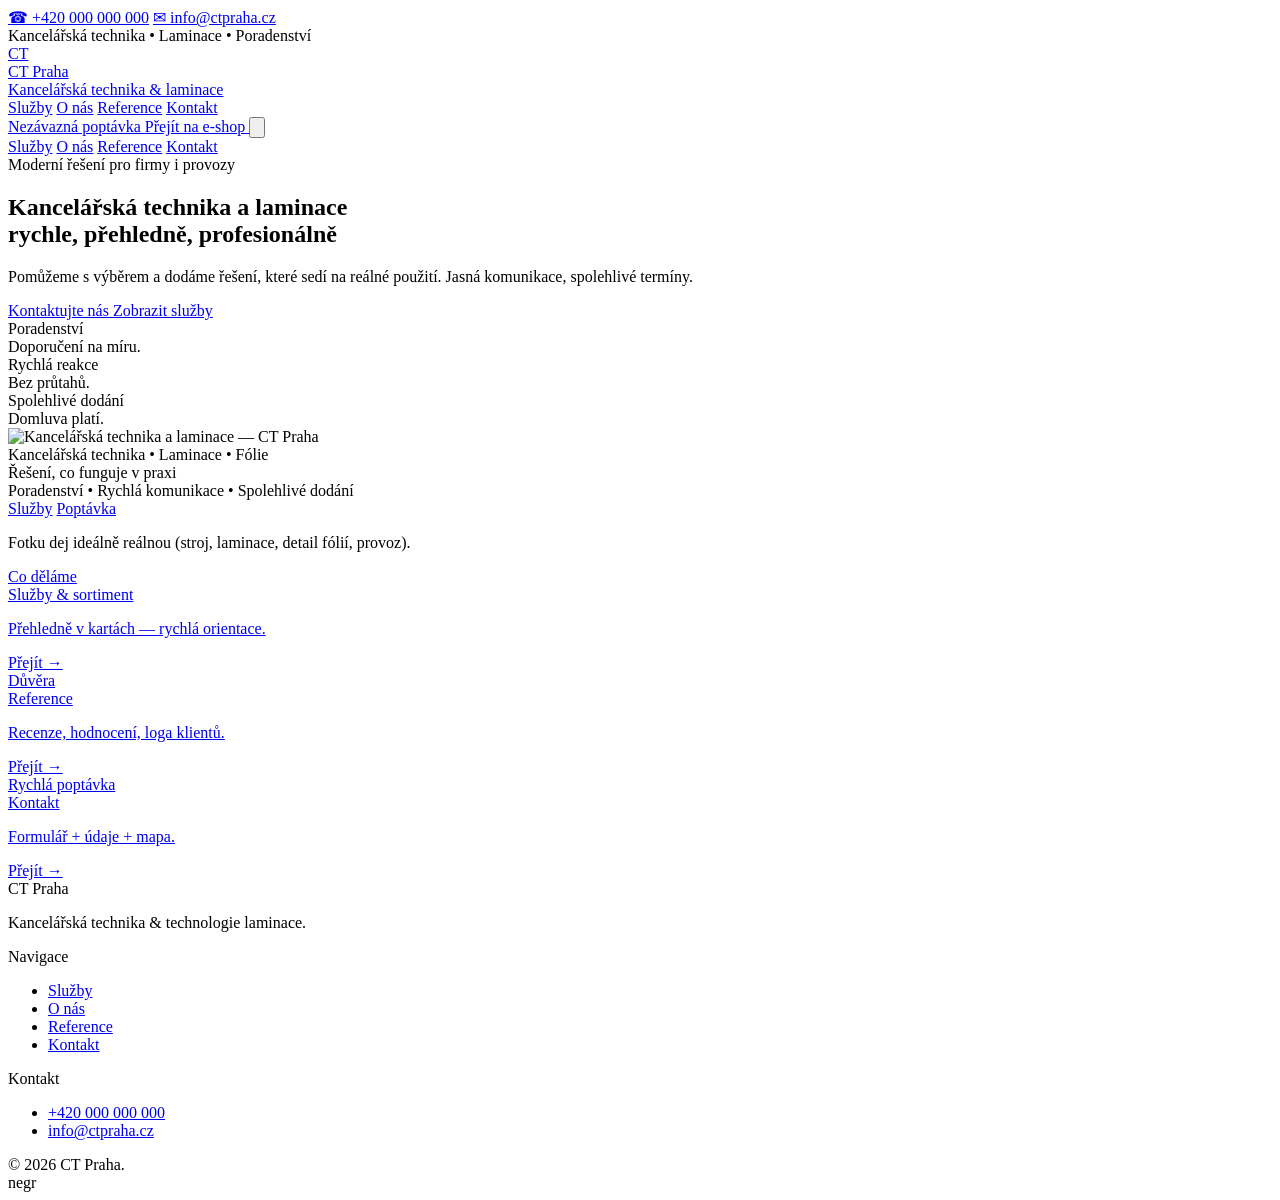
==== index.html @ 8cecfc22 "Create index.html" ====
<!doctype html>
<html lang="cs">
<head>
  <meta charset="utf-8" />
  <meta name="viewport" content="width=device-width, initial-scale=1" />
  <title>CT Praha — Kancelářská technika & laminace</title>
  <meta name="description" content="Kancelářská technika a technologie laminace. Poradenství, rychlá komunikace a spolehlivé dodání." />

  <script src="https://cdn.tailwindcss.com"></script>
  <script>
    tailwind.config = {
      theme: {
        extend: {
          colors: {
            brand: "#B91C1C",
            accent: "#E11D48",
            soft: "#F7F7F8",
            ink: "#0F172A"
          },
          fontFamily: {
            sans: ["Inter","ui-sans-serif","system-ui","Segoe UI","Roboto","Helvetica","Arial","sans-serif"]
          }
        }
      }
    }
  </script>
  <link rel="preconnect" href="https://fonts.googleapis.com">
  <link rel="preconnect" href="https://fonts.gstatic.com" crossorigin>
  <link href="https://fonts.googleapis.com/css2?family=Inter:wght@400;500;600;700;800&display=swap" rel="stylesheet">
</head>

<body class="bg-white text-slate-900 font-sans">
  <!-- Top bar -->
  <div class="bg-ink text-white">
    <div class="mx-auto max-w-7xl px-4 sm:px-6 lg:px-8">
      <div class="flex flex-col gap-2 py-3 sm:flex-row sm:items-center sm:justify-between">
        <div class="flex items-center gap-4 text-sm text-white/90">
          <a class="hover:text-white" href="tel:+420000000000">☎ +420 000 000 000</a>
          <a class="hover:text-white" href="mailto:info@ctpraha.cz">✉ info@ctpraha.cz</a>
        </div>
        <div class="text-sm text-white/80">Kancelářská technika • Laminace • Poradenství</div>
      </div>
    </div>
  </div>

  <!-- Header -->
  <header class="sticky top-0 z-50 bg-white/90 backdrop-blur border-b border-slate-200">
    <div class="mx-auto max-w-7xl px-4 sm:px-6 lg:px-8">
      <div class="flex h-16 items-center justify-between">
        <a href="index.html" class="flex items-center gap-3">
          <div class="h-10 w-10 rounded-2xl bg-brand text-white grid place-items-center font-extrabold">CT</div>
          <div class="leading-tight">
            <div class="font-extrabold text-slate-900">CT Praha</div>
            <div class="text-xs text-slate-500">Kancelářská technika & laminace</div>
          </div>
        </a>

        <nav class="hidden md:flex items-center gap-7 text-sm font-semibold text-slate-700">
          <a href="sluzby.html" class="hover:text-brand">Služby</a>
          <a href="onas.html" class="hover:text-brand">O nás</a>
          <a href="reference.html" class="hover:text-brand">Reference</a>
          <a href="kontakt.html" class="hover:text-brand">Kontakt</a>
        </nav>

        <div class="flex items-center gap-3">
          <a href="kontakt.html" class="hidden sm:inline-flex items-center justify-center rounded-xl px-4 py-2 text-sm font-semibold border border-slate-300 hover:border-slate-400">
            Nezávazná poptávka
          </a>
          <a href="https://ctpraha.cz/" class="inline-flex items-center justify-center rounded-xl bg-accent px-4 py-2 text-sm font-semibold text-white hover:opacity-95">
            Přejít na e-shop
          </a>

          <button id="menuBtn" class="md:hidden inline-flex items-center justify-center rounded-xl border border-slate-300 p-2 hover:border-slate-400" aria-label="Otevřít menu">
            <svg class="h-5 w-5" viewBox="0 0 24 24" fill="none" stroke="currentColor" stroke-width="2">
              <path d="M4 6h16M4 12h16M4 18h16"/>
            </svg>
          </button>
        </div>
      </div>

      <div id="mobileMenu" class="md:hidden hidden pb-4">
        <div class="flex flex-col gap-2 text-sm font-semibold text-slate-700">
          <a href="sluzby.html" class="rounded-xl px-3 py-2 hover:bg-soft">Služby</a>
          <a href="onas.html" class="rounded-xl px-3 py-2 hover:bg-soft">O nás</a>
          <a href="reference.html" class="rounded-xl px-3 py-2 hover:bg-soft">Reference</a>
          <a href="kontakt.html" class="rounded-xl px-3 py-2 hover:bg-soft">Kontakt</a>
        </div>
      </div>
    </div>
  </header>

  <!-- Hero -->
  <main>
    <section class="relative overflow-hidden">
      <div class="absolute inset-0 bg-gradient-to-b from-soft to-white"></div>

      <div class="relative mx-auto max-w-7xl px-4 sm:px-6 lg:px-8 py-14 lg:py-20">
        <div class="grid lg:grid-cols-2 gap-10 items-center">
          <div>
            <div class="inline-flex items-center gap-2 rounded-full bg-white border border-slate-200 px-4 py-2 text-sm text-slate-600">
              <span class="h-2 w-2 rounded-full bg-accent"></span>
              Moderní řešení pro firmy i provozy
            </div>

            <h1 class="mt-5 text-4xl sm:text-5xl font-extrabold tracking-tight text-ink">
              Kancelářská technika a laminace<br class="hidden sm:block" />
              <span class="text-brand">rychle, přehledně, profesionálně</span>
            </h1>

            <p class="mt-5 text-lg text-slate-600 leading-relaxed">
              Pomůžeme s výběrem a dodáme řešení, které sedí na reálné použití. Jasná komunikace, spolehlivé termíny.
            </p>

            <div class="mt-8 flex flex-col sm:flex-row gap-3">
              <a href="kontakt.html" class="inline-flex items-center justify-center rounded-2xl bg-accent px-6 py-3 text-white font-semibold hover:opacity-95">
                Kontaktujte nás
              </a>
              <a href="sluzby.html" class="inline-flex items-center justify-center rounded-2xl border border-slate-300 px-6 py-3 font-semibold hover:border-slate-400">
                Zobrazit služby
              </a>
            </div>

            <div class="mt-10 grid sm:grid-cols-3 gap-4">
              <div class="rounded-2xl border border-slate-200 bg-white p-4">
                <div class="text-sm font-bold text-ink">Poradenství</div>
                <div class="text-sm text-slate-600 mt-1">Doporučení na míru.</div>
              </div>
              <div class="rounded-2xl border border-slate-200 bg-white p-4">
                <div class="text-sm font-bold text-ink">Rychlá reakce</div>
                <div class="text-sm text-slate-600 mt-1">Bez průtahů.</div>
              </div>
              <div class="rounded-2xl border border-slate-200 bg-white p-4">
                <div class="text-sm font-bold text-ink">Spolehlivé dodání</div>
                <div class="text-sm text-slate-600 mt-1">Domluva platí.</div>
              </div>
            </div>
          </div>

          <!-- HERO FOTO SLOT -->
          <div class="relative">
            <div class="absolute -top-12 -right-12 h-60 w-60 rounded-full bg-accent/15 blur-2xl"></div>
            <div class="absolute -bottom-12 -left-12 h-60 w-60 rounded-full bg-brand/10 blur-2xl"></div>

            <div class="rounded-3xl border border-slate-200 bg-white shadow-sm overflow-hidden">
              <div class="relative">
                <img
                  src="assets/img/hero.jpg"
                  alt="Kancelářská technika a laminace — CT Praha"
                  class="h-[340px] w-full object-cover"
                />
                <div class="absolute inset-0 bg-gradient-to-t from-black/55 via-black/10 to-transparent"></div>

                <div class="absolute bottom-0 left-0 right-0 p-6">
                  <div class="inline-flex items-center gap-2 rounded-full bg-white/10 backdrop-blur px-4 py-2 text-sm text-white">
                    <span class="h-2 w-2 rounded-full bg-accent"></span>
                    Kancelářská technika • Laminace • Fólie
                  </div>
                  <div class="mt-3 text-2xl font-extrabold text-white">Řešení, co funguje v praxi</div>
                  <div class="mt-1 text-white/80">Poradenství • Rychlá komunikace • Spolehlivé dodání</div>

                  <div class="mt-5 flex gap-3">
                    <a href="sluzby.html" class="rounded-2xl bg-accent px-6 py-3 text-white font-semibold hover:opacity-95">Služby</a>
                    <a href="kontakt.html" class="rounded-2xl bg-white/15 px-6 py-3 text-white font-semibold hover:bg-white/20">Poptávka</a>
                  </div>
                </div>
              </div>
              <div class="h-2 bg-gradient-to-r from-brand via-accent to-brand"></div>
            </div>

            <p class="mt-4 text-xs text-slate-500">
              Fotku dej ideálně reálnou (stroj, laminace, detail fólií, provoz).
            </p>
          </div>
        </div>
      </div>
    </section>

    <!-- Quick links -->
    <section class="py-14">
      <div class="mx-auto max-w-7xl px-4 sm:px-6 lg:px-8">
        <div class="grid md:grid-cols-3 gap-5">
          <a href="sluzby.html" class="rounded-3xl border border-slate-200 p-7 hover:shadow-sm transition">
            <div class="text-sm font-semibold text-slate-500">Co děláme</div>
            <div class="mt-1 text-xl font-extrabold text-ink">Služby & sortiment</div>
            <p class="mt-2 text-slate-600">Přehledně v kartách — rychlá orientace.</p>
            <div class="mt-4 text-accent font-semibold">Přejít →</div>
          </a>

          <a href="reference.html" class="rounded-3xl border border-slate-200 p-7 hover:shadow-sm transition">
            <div class="text-sm font-semibold text-slate-500">Důvěra</div>
            <div class="mt-1 text-xl font-extrabold text-ink">Reference</div>
            <p class="mt-2 text-slate-600">Recenze, hodnocení, loga klientů.</p>
            <div class="mt-4 text-accent font-semibold">Přejít →</div>
          </a>

          <a href="kontakt.html" class="rounded-3xl border border-slate-200 p-7 hover:shadow-sm transition">
            <div class="text-sm font-semibold text-slate-500">Rychlá poptávka</div>
            <div class="mt-1 text-xl font-extrabold text-ink">Kontakt</div>
            <p class="mt-2 text-slate-600">Formulář + údaje + mapa.</p>
            <div class="mt-4 text-accent font-semibold">Přejít →</div>
          </a>
        </div>
      </div>
    </section>
  </main>

  <!-- Footer -->
  <footer class="bg-ink text-white">
    <div class="mx-auto max-w-7xl px-4 sm:px-6 lg:px-8 py-12">
      <div class="grid md:grid-cols-3 gap-10">
        <div>
          <div class="font-extrabold text-lg">CT Praha</div>
          <p class="mt-3 text-white/75">Kancelářská technika & technologie laminace.</p>
        </div>

        <div>
          <div class="font-bold">Navigace</div>
          <ul class="mt-3 space-y-2 text-white/80">
            <li><a class="hover:text-white" href="sluzby.html">Služby</a></li>
            <li><a class="hover:text-white" href="onas.html">O nás</a></li>
            <li><a class="hover:text-white" href="reference.html">Reference</a></li>
            <li><a class="hover:text-white" href="kontakt.html">Kontakt</a></li>
          </ul>
        </div>

        <div>
          <div class="font-bold">Kontakt</div>
          <ul class="mt-3 space-y-2 text-white/80">
            <li><a class="hover:text-white" href="tel:+420000000000">+420 000 000 000</a></li>
            <li><a class="hover:text-white" href="mailto:info@ctpraha.cz">info@ctpraha.cz</a></li>
          </ul>
        </div>
      </div>

      <div class="mt-10 border-t border-white/10 pt-6 text-sm text-white/60">
        © <span id="year"></span> CT Praha.
      </div>
    </div>
  </footer>

  <script>
    const btn = document.getElementById("menuBtn");
    const menu = document.getElementById("mobileMenu");
    if (btn && menu) btn.addEventListener("click", () => menu.classList.toggle("hidden"));
    document.getElementById("year").textContent = new Date().getFullYear();
  </script>
</body>
</html>


negr
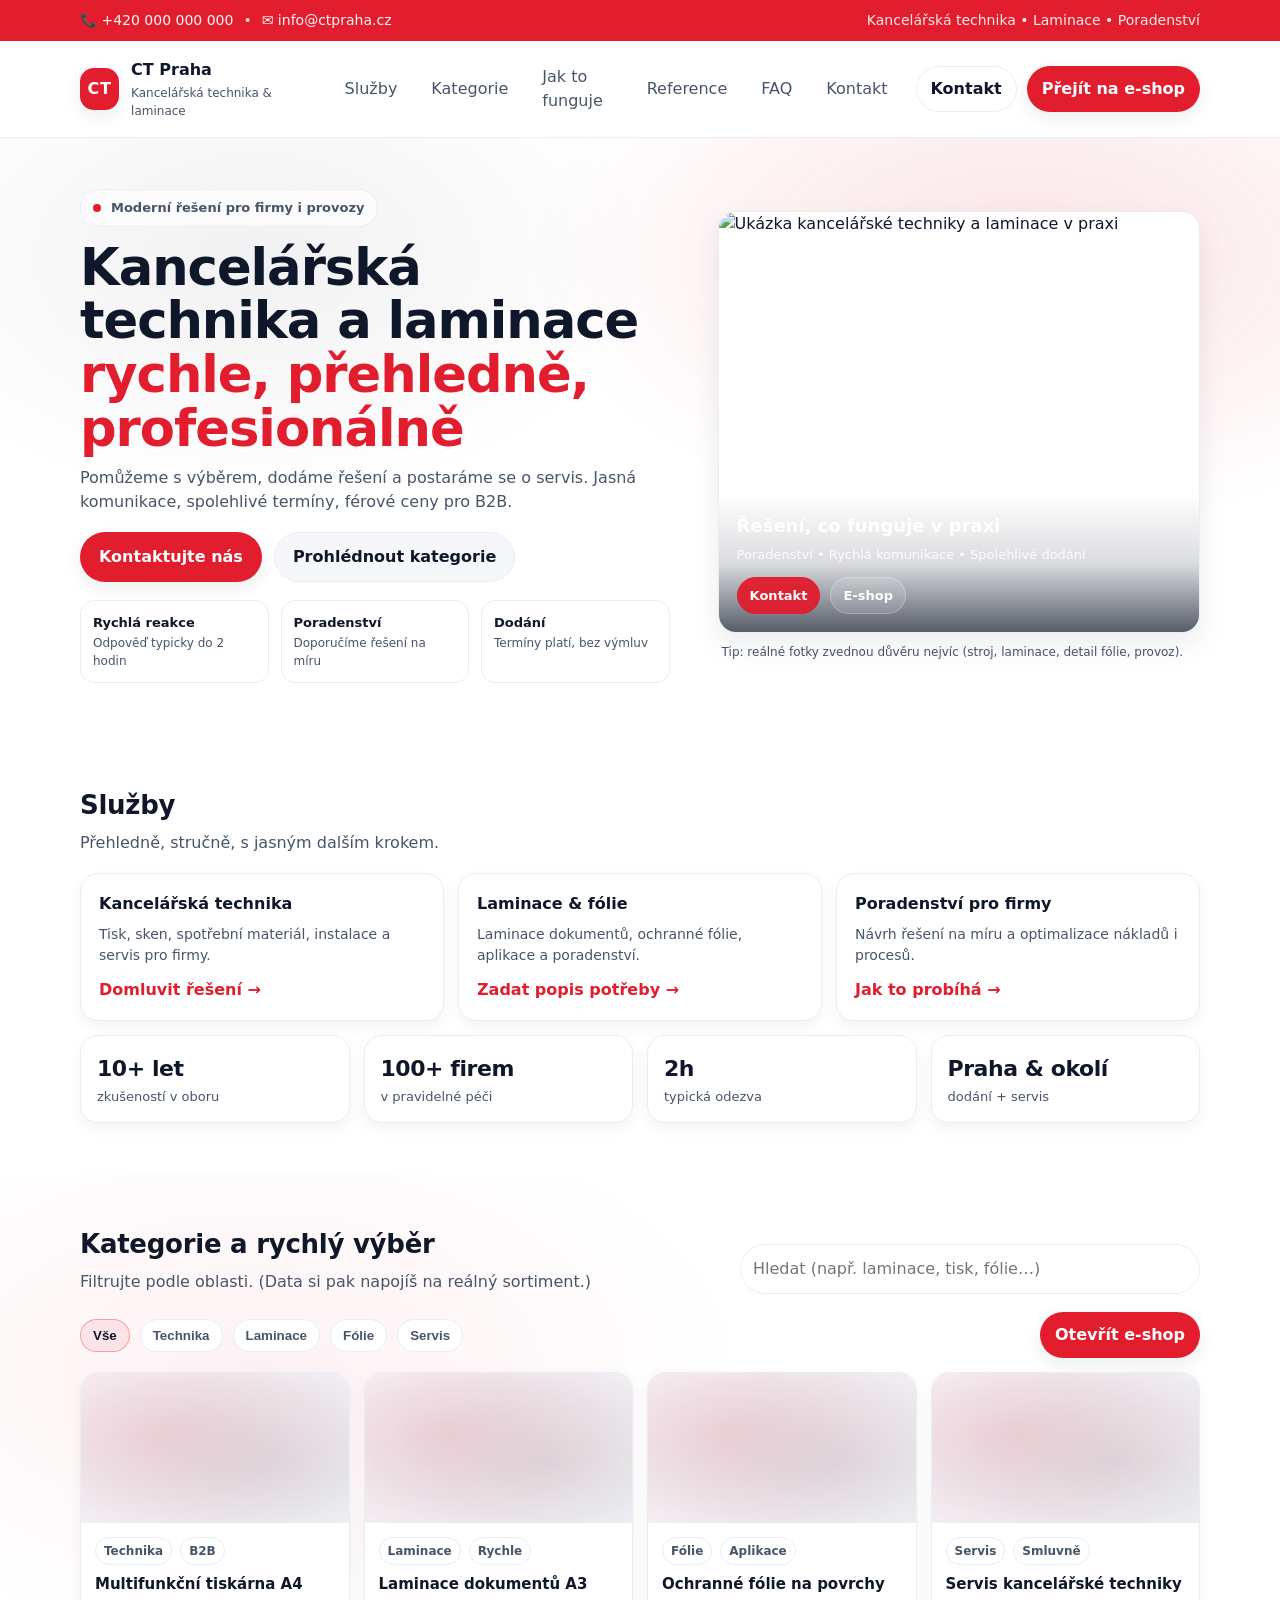
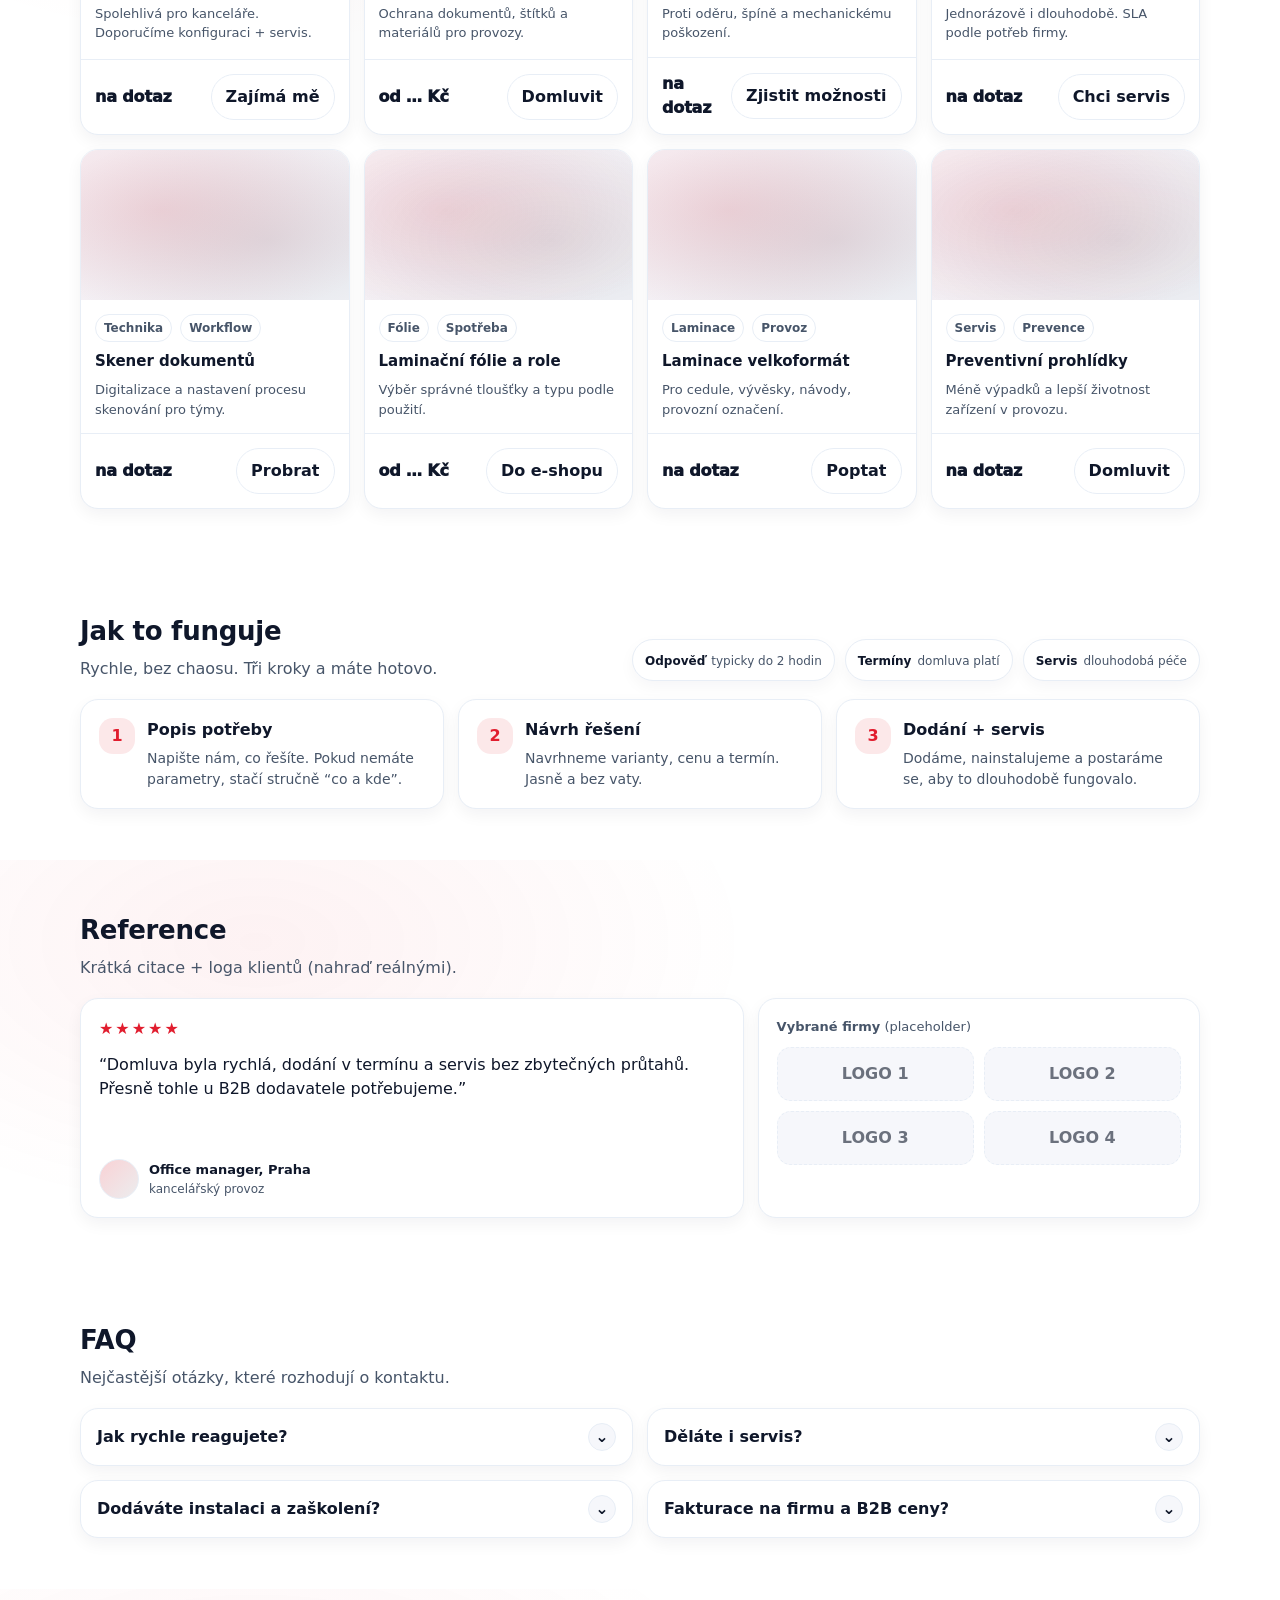
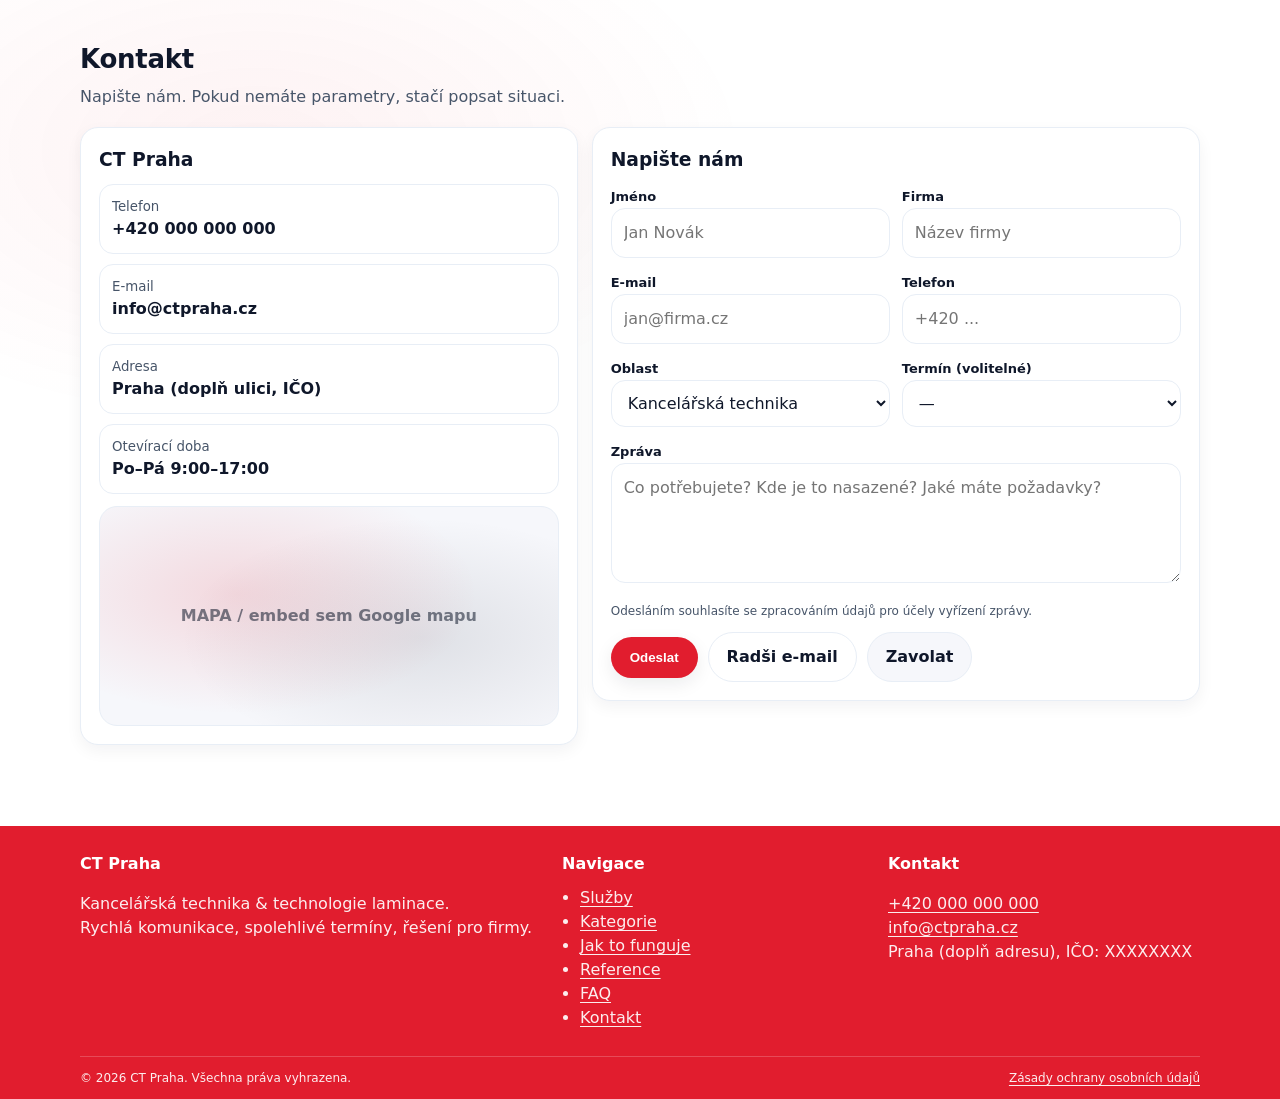
==== commit f6f13177: "zmena" ====
--- a/index.html
+++ b/index.html
@@ -2,250 +2,1343 @@
 <html lang="cs">
 <head>
   <meta charset="utf-8" />
-  <meta name="viewport" content="width=device-width, initial-scale=1" />
-  <title>CT Praha — Kancelářská technika & laminace</title>
-  <meta name="description" content="Kancelářská technika a technologie laminace. Poradenství, rychlá komunikace a spolehlivé dodání." />
-
-  <script src="https://cdn.tailwindcss.com"></script>
-  <script>
-    tailwind.config = {
-      theme: {
-        extend: {
-          colors: {
-            brand: "#B91C1C",
-            accent: "#E11D48",
-            soft: "#F7F7F8",
-            ink: "#0F172A"
-          },
-          fontFamily: {
-            sans: ["Inter","ui-sans-serif","system-ui","Segoe UI","Roboto","Helvetica","Arial","sans-serif"]
-          }
-        }
+  <meta name="viewport" content="width=device-width,initial-scale=1" />
+  <meta name="description" content="CT Praha – kancelářská technika, laminace a poradenství. Rychlá komunikace, spolehlivé termíny, řešení pro firmy." />
+  <title>CT Praha | Kancelářská technika & laminace</title>
+
+  <!-- LocalBusiness + FAQ schema -->
+  <script type="application/ld+json">
+  {
+    "@context":"https://schema.org",
+    "@type":"LocalBusiness",
+    "name":"CT Praha",
+    "description":"Kancelářská technika, laminace a poradenství pro firmy.",
+    "telephone":"+420000000000",
+    "email":"info@ctpraha.cz",
+    "address":{
+      "@type":"PostalAddress",
+      "streetAddress":"Doplň ulici a číslo",
+      "addressLocality":"Praha",
+      "postalCode":"11000",
+      "addressCountry":"CZ"
+    },
+    "openingHours":["Mo-Fr 09:00-17:00"],
+    "url":"https://ctpraha.cz"
+  }
+  </script>
+
+  <script type="application/ld+json">
+  {
+    "@context":"https://schema.org",
+    "@type":"FAQPage",
+    "mainEntity":[
+      {
+        "@type":"Question",
+        "name":"Jak rychle reagujete na poptávku?",
+        "acceptedAnswer":{"@type":"Answer","text":"Typicky odpovídáme během pracovního dne. U urgentních věcí se domluvíme individuálně."}
+      },
+      {
+        "@type":"Question",
+        "name":"Děláte i servis a dlouhodobou správu?",
+        "acceptedAnswer":{"@type":"Answer","text":"Ano. Umíme jednorázové zásahy i pravidelný servis / smluvní péči pro firmy."}
+      },
+      {
+        "@type":"Question",
+        "name":"Je možné fakturovat na firmu a domluvit B2B ceny?",
+        "acceptedAnswer":{"@type":"Answer","text":"Ano. Standardně fakturujeme na firmu. Pro pravidelné odběry lze nastavit B2B ceník nebo rámcovou dohodu."}
+      },
+      {
+        "@type":"Question",
+        "name":"Dodáváte i instalaci a zaškolení?",
+        "acceptedAnswer":{"@type":"Answer","text":"Ano. Podle typu řešení zajistíme instalaci, nastavení a krátké zaškolení obsluhy."}
       }
-    }
+    ]
+  }
   </script>
-  <link rel="preconnect" href="https://fonts.googleapis.com">
-  <link rel="preconnect" href="https://fonts.gstatic.com" crossorigin>
-  <link href="https://fonts.googleapis.com/css2?family=Inter:wght@400;500;600;700;800&display=swap" rel="stylesheet">
+
+  <style>
+    :root{
+      --bg:#ffffff;
+      --text:#0f172a;
+      --muted:#475569;
+      --border:#e8eef6;
+      --soft:#f6f7fb;
+      --shadow:0 12px 30px rgba(15,23,42,.08);
+      --shadow2:0 6px 18px rgba(15,23,42,.08);
+      --radius:18px;
+      --radius-sm:14px;
+      --container:1120px;
+
+      --brand:#e11d2e;
+      --brand-dark:#b70f1c;
+      --brand-ink:#ffffff;
+
+      --ring: 0 0 0 4px rgba(225,29,46,.22);
+    }
+
+    *{ box-sizing:border-box; }
+    html{ scroll-behavior:smooth; }
+    body{
+      margin:0;
+      font-family: ui-sans-serif, system-ui, -apple-system, Segoe UI, Roboto, Arial, "Apple Color Emoji","Segoe UI Emoji";
+      color:var(--text);
+      background:var(--bg);
+      line-height:1.5;
+    }
+    a{ color:inherit; text-decoration:none; }
+    img{ max-width:100%; display:block; }
+    .container{ width:min(var(--container), calc(100% - 40px)); margin:0 auto; }
+    .sr-only{
+      position:absolute; width:1px; height:1px; padding:0; margin:-1px;
+      overflow:hidden; clip:rect(0,0,0,0); border:0;
+    }
+
+    /* Topbar */
+    .topbar{
+      background:var(--brand);
+      color:#fff;
+      font-size:14px;
+    }
+    .topbar__inner{
+      display:flex; gap:16px; justify-content:space-between; align-items:center;
+      padding:10px 0;
+      flex-wrap:wrap;
+    }
+    .topbar__left{ display:flex; align-items:center; gap:10px; flex-wrap:wrap; }
+    .topbar__link{ opacity:.95; }
+    .topbar__link:hover{ opacity:1; text-decoration:underline; text-underline-offset:3px; }
+    .topbar__sep{ opacity:.8; }
+    .topbar__muted{ opacity:.9; }
+
+    /* Header */
+    .header{
+      position:sticky; top:0; z-index:50;
+      background: rgba(255,255,255,.86);
+      backdrop-filter: blur(10px);
+      border-bottom:1px solid var(--border);
+    }
+    .header__inner{
+      display:flex; align-items:center; justify-content:space-between; gap:16px;
+      padding:14px 0;
+    }
+    .brand{ display:flex; align-items:center; gap:12px; min-width: 220px; }
+    .brand__mark{
+      width:42px; height:42px; border-radius:14px;
+      background:var(--brand); color:#fff;
+      display:grid; place-items:center;
+      font-weight:900; letter-spacing:.6px;
+      box-shadow:var(--shadow2);
+      user-select:none;
+    }
+    .brand__text strong{ display:block; }
+    .brand__text small{ display:block; color:var(--muted); font-size:12px; margin-top:2px; }
+
+    .nav{
+      display:flex; gap:10px; align-items:center;
+      color:var(--muted);
+    }
+    .nav a{
+      padding:10px 12px;
+      border-radius:12px;
+    }
+    .nav a:hover{ background:var(--soft); color:var(--text); }
+
+    .header__cta{ display:flex; gap:10px; align-items:center; }
+
+    .btn{
+      display:inline-flex; align-items:center; justify-content:center;
+      padding:10px 14px;
+      border-radius:999px;
+      border:1px solid transparent;
+      font-weight:700;
+      transition: transform .15s ease, background .15s ease, border-color .15s ease, box-shadow .15s ease;
+      white-space:nowrap;
+      cursor:pointer;
+    }
+    .btn:active{ transform:translateY(1px); }
+    .btn:focus{ outline:none; box-shadow: var(--ring); }
+    .btn--primary{
+      background:var(--brand);
+      color:var(--brand-ink);
+      box-shadow:var(--shadow2);
+    }
+    .btn--primary:hover{ background:var(--brand-dark); }
+    .btn--ghost{
+      background:transparent;
+      border-color:var(--border);
+      color:var(--text);
+    }
+    .btn--ghost:hover{ background:var(--soft); }
+    .btn--soft{
+      background:var(--soft);
+      border-color:var(--border);
+      color:var(--text);
+    }
+    .btn--soft:hover{ background:#eef2f8; }
+    .btn--lg{ padding:12px 18px; }
+
+    .burger{
+      display:none;
+      background:none;
+      border:1px solid var(--border);
+      padding:10px;
+      border-radius:12px;
+    }
+    .burger:focus{ outline:none; box-shadow:var(--ring); }
+    .burger span{ display:block; width:22px; height:2px; background:var(--text); margin:5px 0; }
+
+    /* Mobile menu */
+    .mnav{
+      display:none;
+      border-top:1px solid var(--border);
+      background: rgba(255,255,255,.92);
+      backdrop-filter: blur(10px);
+    }
+    .mnav__inner{
+      padding: 10px 0 14px;
+      display:grid;
+      gap: 6px;
+    }
+    .mnav a{
+      padding: 12px 12px;
+      border-radius: 12px;
+      color: var(--text);
+      border: 1px solid var(--border);
+      background: #fff;
+    }
+    .mnav a:hover{ background: var(--soft); }
+
+    /* Hero */
+    .hero{
+      padding: clamp(32px, 4vw, 64px) 0;
+      background:
+        radial-gradient(900px 500px at 80% 20%, rgba(225,29,46,.12), transparent 55%),
+        radial-gradient(800px 500px at 20% 20%, rgba(15,23,42,.06), transparent 50%);
+    }
+    .hero__grid{
+      display:grid;
+      grid-template-columns: 1.1fr .9fr;
+      gap: clamp(22px, 4vw, 48px);
+      align-items:center;
+    }
+    .badge{
+      display:inline-flex; gap:10px; align-items:center;
+      padding:8px 12px;
+      border:1px solid var(--border);
+      border-radius:999px;
+      background: rgba(255,255,255,.7);
+      color:var(--muted);
+      font-weight:700;
+      font-size:13px;
+    }
+    .dot{ width:8px; height:8px; border-radius:999px; background:var(--brand); display:inline-block; }
+    h1{
+      margin:14px 0 10px;
+      font-size: clamp(34px, 4vw, 54px);
+      line-height: 1.05;
+      letter-spacing: -0.02em;
+    }
+    .accent{ color:var(--brand); }
+    .lead{
+      color:var(--muted);
+      font-size:16px;
+      max-width: 58ch;
+      margin: 0 0 18px;
+    }
+    .hero__buttons{ display:flex; gap:12px; flex-wrap:wrap; margin-bottom:18px; }
+
+    .trust{
+      list-style:none; padding:0; margin:0;
+      display:grid; gap:12px;
+      grid-template-columns: repeat(3, minmax(0,1fr));
+    }
+    .trust li{
+      border:1px solid var(--border);
+      background: rgba(255,255,255,.75);
+      border-radius: var(--radius-sm);
+      padding:12px;
+    }
+    .trust strong{ display:block; font-size:13px; }
+    .trust span{ display:block; font-size:12px; color:var(--muted); margin-top:2px; }
+
+    .mediaCard{
+      position:relative;
+      border-radius: var(--radius);
+      overflow:hidden;
+      border:1px solid var(--border);
+      box-shadow: var(--shadow);
+      background:#fff;
+      min-height: 360px;
+    }
+    .mediaCard img{ width:100%; height: 420px; object-fit: cover; }
+    .mediaCard__overlay{
+      position:absolute; left:0; right:0; bottom:0;
+      padding:18px;
+      background: linear-gradient(to top, rgba(15,23,42,.70), rgba(15,23,42,.15), transparent);
+      color:#fff;
+    }
+    .kicker{ margin:0; font-weight:900; font-size:18px; }
+    .sub{ margin:6px 0 12px; opacity:.92; font-size:13px; }
+    .mediaCard__actions{ display:flex; gap:10px; flex-wrap:wrap; }
+
+    .pill{
+      display:inline-flex; align-items:center; justify-content:center;
+      padding:8px 12px;
+      border-radius:999px;
+      background: rgba(255,255,255,.14);
+      border: 1px solid rgba(255,255,255,.25);
+      color:#fff;
+      font-weight:800;
+      font-size:13px;
+    }
+    .pill:hover{ background: rgba(255,255,255,.20); }
+    .pill--primary{
+      background: rgba(225,29,46,.95);
+      border-color: rgba(225,29,46,1);
+    }
+    .pill--primary:hover{ background: rgba(183,15,28,.95); }
+    .caption{ color:var(--muted); font-size:12px; margin:10px 4px 0; }
+
+    /* Sections */
+    .section{ padding: clamp(28px, 4vw, 56px) 0; }
+    .section--alt{
+      background:
+        radial-gradient(900px 500px at 20% 20%, rgba(225,29,46,.06), transparent 55%),
+        linear-gradient(#fff, #fff);
+    }
+    .section__head{ margin-bottom: 18px; }
+    .section__head h2{ margin:0; font-size:26px; letter-spacing:-0.01em; }
+    .section__head p{ margin:6px 0 0; color:var(--muted); }
+    .section__head--split{
+      display:flex; align-items:flex-end; justify-content:space-between; gap:16px; flex-wrap:wrap;
+    }
+
+    /* Cards grid */
+    .cards{
+      display:grid;
+      grid-template-columns: repeat(3, minmax(0,1fr));
+      gap:14px;
+    }
+    .card{
+      border:1px solid var(--border);
+      border-radius: var(--radius);
+      padding:18px;
+      background:#fff;
+      box-shadow: 0 6px 16px rgba(15,23,42,.05);
+    }
+    .card h3{ margin:0 0 8px; font-size:16px; }
+    .card p{ margin:0 0 12px; color:var(--muted); font-size:14px; }
+    .link{ color:var(--brand); font-weight:850; }
+    .link:hover{ text-decoration:underline; text-underline-offset:3px; }
+
+    /* How it works */
+    .miniTrust{
+      display:flex; gap:10px; flex-wrap:wrap;
+    }
+    .miniTrust__item{
+      border:1px solid var(--border);
+      background:#fff;
+      border-radius: 999px;
+      padding:8px 12px;
+      box-shadow: 0 6px 16px rgba(15,23,42,.04);
+    }
+    .miniTrust__item strong{ font-size:12px; }
+    .miniTrust__item span{ font-size:12px; color:var(--muted); margin-left:6px; }
+
+    .steps{
+      list-style:none;
+      padding:0; margin:0;
+      display:grid;
+      grid-template-columns: repeat(3, minmax(0,1fr));
+      gap:14px;
+    }
+    .step{
+      border:1px solid var(--border);
+      border-radius: var(--radius);
+      background:#fff;
+      box-shadow: 0 6px 16px rgba(15,23,42,.05);
+      padding:18px;
+      display:flex; gap:12px;
+      align-items:flex-start;
+    }
+    .step__num{
+      width:36px; height:36px;
+      border-radius: 14px;
+      display:grid; place-items:center;
+      background: rgba(225,29,46,.10);
+      color: var(--brand);
+      font-weight:900;
+      flex: 0 0 auto;
+    }
+    .step h3{ margin:0 0 6px; font-size:16px; }
+    .step p{ margin:0; color:var(--muted); font-size:14px; }
+
+    /* Products / categories with filter */
+    .toolsBar{
+      display:flex; gap:12px; flex-wrap:wrap;
+      align-items:center; justify-content:space-between;
+      margin-bottom: 14px;
+    }
+    .filters{
+      display:flex; gap:10px; flex-wrap:wrap; align-items:center;
+    }
+    .chip{
+      border:1px solid var(--border);
+      background:#fff;
+      border-radius: 999px;
+      padding: 8px 12px;
+      font-weight:850;
+      color: var(--muted);
+      cursor:pointer;
+      transition: background .15s ease, color .15s ease, border-color .15s ease;
+      user-select:none;
+    }
+    .chip:hover{ background: var(--soft); color: var(--text); }
+    .chip[aria-pressed="true"]{
+      border-color: rgba(225,29,46,.35);
+      background: rgba(225,29,46,.08);
+      color: var(--text);
+    }
+    .searchWrap{
+      display:flex; gap:10px; align-items:center;
+      flex: 1 1 320px;
+      max-width: 460px;
+    }
+    .searchWrap input{
+      width:100%;
+      padding: 12px 12px;
+      border-radius: 999px;
+      border:1px solid var(--border);
+      background:#fff;
+    }
+    .productGrid{
+      display:grid;
+      grid-template-columns: repeat(4, minmax(0,1fr));
+      gap:14px;
+    }
+    .product{
+      border:1px solid var(--border);
+      border-radius: var(--radius);
+      background:#fff;
+      box-shadow: 0 6px 16px rgba(15,23,42,.05);
+      overflow:hidden;
+      display:flex;
+      flex-direction:column;
+    }
+    .product__img{
+      height: 150px;
+      background:
+        radial-gradient(400px 200px at 30% 40%, rgba(225,29,46,.14), transparent 60%),
+        radial-gradient(400px 200px at 70% 60%, rgba(15,23,42,.10), transparent 60%),
+        var(--soft);
+    }
+    .product__body{ padding: 14px; display:flex; flex-direction:column; gap:8px; flex:1; }
+    .product__meta{ display:flex; gap:8px; flex-wrap:wrap; }
+    .tag{
+      font-size: 12px;
+      font-weight: 850;
+      color: var(--muted);
+      border: 1px solid var(--border);
+      background: #fff;
+      padding: 4px 8px;
+      border-radius: 999px;
+    }
+    .product h3{ margin:0; font-size: 15px; }
+    .product p{ margin:0; color: var(--muted); font-size: 13px; }
+    .product__foot{
+      padding: 14px;
+      border-top: 1px solid var(--border);
+      display:flex;
+      gap:10px;
+      align-items:center;
+      justify-content:space-between;
+    }
+    .price{
+      font-weight: 950;
+      letter-spacing: -.01em;
+    }
+
+    /* Stats / proof */
+    .stats{
+      display:grid;
+      grid-template-columns: repeat(4, minmax(0,1fr));
+      gap:14px;
+      margin-top: 14px;
+    }
+    .stat{
+      border:1px solid var(--border);
+      border-radius: var(--radius);
+      background:#fff;
+      box-shadow: 0 6px 16px rgba(15,23,42,.05);
+      padding: 16px;
+    }
+    .stat strong{
+      display:block;
+      font-size: 22px;
+      letter-spacing: -.02em;
+    }
+    .stat span{
+      display:block;
+      color: var(--muted);
+      font-size: 13px;
+      margin-top: 2px;
+    }
+
+    /* References */
+    .refs{
+      display:grid;
+      grid-template-columns: 1.2fr .8fr;
+      gap:14px;
+      align-items:stretch;
+    }
+    .quote{
+      border:1px solid var(--border);
+      border-radius: var(--radius);
+      background:#fff;
+      box-shadow: 0 6px 16px rgba(15,23,42,.05);
+      padding:18px;
+      display:flex;
+      flex-direction:column;
+      gap:12px;
+      min-height: 220px;
+    }
+    .quote__stars{ letter-spacing: 2px; color: var(--brand); font-weight: 900; }
+    .quote blockquote{ margin:0; font-size:16px; }
+    .quote__meta{ display:flex; align-items:center; gap:10px; margin-top:auto; }
+    .avatar{
+      width:40px; height:40px; border-radius: 999px;
+      background: linear-gradient(135deg, rgba(225,29,46,.20), rgba(15,23,42,.08));
+      border:1px solid var(--border);
+    }
+    .quote__meta strong{ display:block; font-size:13px; }
+    .quote__meta span{ display:block; font-size:12px; color:var(--muted); }
+
+    .logoWall{
+      border:1px solid var(--border);
+      border-radius: var(--radius);
+      background:#fff;
+      box-shadow: 0 6px 16px rgba(15,23,42,.05);
+      padding:18px;
+    }
+    .logoWall p{ margin:0 0 10px; color:var(--muted); font-size:13px; }
+    .logos{
+      display:grid;
+      grid-template-columns: repeat(2, minmax(0,1fr));
+      gap:10px;
+    }
+    .logo{
+      border:1px dashed var(--border);
+      border-radius: var(--radius-sm);
+      padding:14px;
+      text-align:center;
+      font-weight:900;
+      color: rgba(15,23,42,.60);
+      background: var(--soft);
+      user-select:none;
+    }
+
+    /* FAQ */
+    .faq{
+      display:grid;
+      grid-template-columns: 1fr 1fr;
+      gap:14px;
+    }
+    details{
+      border:1px solid var(--border);
+      border-radius: var(--radius);
+      background:#fff;
+      box-shadow: 0 6px 16px rgba(15,23,42,.05);
+      padding: 14px 16px;
+    }
+    summary{
+      cursor:pointer;
+      list-style:none;
+      font-weight:850;
+      display:flex;
+      align-items:center;
+      justify-content:space-between;
+      gap:12px;
+    }
+    summary::-webkit-details-marker{ display:none; }
+    .chev{
+      width:28px; height:28px;
+      border-radius: 999px;
+      border:1px solid var(--border);
+      background: var(--soft);
+      display:grid; place-items:center;
+      flex: 0 0 auto;
+      transition: transform .15s ease;
+    }
+    details[open] .chev{ transform: rotate(180deg); }
+    details p{ margin: 10px 0 0; color:var(--muted); font-size:14px; }
+
+    /* Contact */
+    .contactGrid{
+      display:grid;
+      grid-template-columns: .9fr 1.1fr;
+      gap:14px;
+      align-items:start;
+    }
+    .contactCard{
+      border:1px solid var(--border);
+      border-radius: var(--radius);
+      background:#fff;
+      box-shadow: 0 6px 16px rgba(15,23,42,.05);
+      padding:18px;
+    }
+    .contactCard h3{ margin:0 0 10px; }
+    .contactList{ margin:0; padding:0; list-style:none; display:grid; gap:10px; }
+    .contactList li{
+      border:1px solid var(--border);
+      border-radius: var(--radius-sm);
+      padding:12px;
+      background: rgba(255,255,255,.7);
+    }
+    .contactList small{ display:block; color:var(--muted); }
+    .map{
+      height: 220px;
+      border-radius: var(--radius);
+      border:1px solid var(--border);
+      background:
+        radial-gradient(400px 200px at 30% 40%, rgba(225,29,46,.14), transparent 60%),
+        radial-gradient(400px 200px at 70% 60%, rgba(15,23,42,.10), transparent 60%),
+        var(--soft);
+      display:grid; place-items:center;
+      color: rgba(15,23,42,.55);
+      font-weight: 900;
+      user-select:none;
+      margin-top: 12px;
+    }
+
+    form{ display:grid; gap:12px; }
+    .fieldRow{ display:grid; grid-template-columns: 1fr 1fr; gap:12px; }
+    label{ font-weight: 800; font-size: 13px; }
+    input, textarea, select{
+      width:100%;
+      padding:12px 12px;
+      border-radius: 14px;
+      border:1px solid var(--border);
+      background:#fff;
+      color: var(--text);
+      font: inherit;
+      outline:none;
+      transition: box-shadow .15s ease, border-color .15s ease;
+    }
+    textarea{ min-height: 120px; resize: vertical; }
+    input:focus, textarea:focus, select:focus{
+      box-shadow: var(--ring);
+      border-color: rgba(225,29,46,.35);
+    }
+    .formNote{ margin:0; font-size:12px; color:var(--muted); }
+    .formActions{ display:flex; gap:10px; align-items:center; flex-wrap:wrap; }
+
+    /* Footer */
+    .footer{
+      background: var(--brand);
+      color: #fff;
+      margin-top: 30px;
+    }
+    .footer__inner{
+      padding: 26px 0;
+      display:grid;
+      grid-template-columns: 1.2fr .8fr .8fr;
+      gap: 14px;
+      align-items:start;
+    }
+    .footer a{ color:#fff; text-decoration: underline; text-underline-offset: 3px; }
+    .footer p, .footer li{ opacity:.92; }
+    .footer h4{ margin:0 0 10px; }
+    .footer ul{ margin:0; padding-left: 18px; }
+    .footer__bottom{
+      border-top: 1px solid rgba(255,255,255,.22);
+      padding: 12px 0;
+      font-size: 12px;
+      opacity:.92;
+      display:flex;
+      justify-content:space-between;
+      gap: 10px;
+      flex-wrap:wrap;
+    }
+
+    /* Floating CTA (mobile) */
+    .floatCta{
+      position: fixed;
+      left: 14px;
+      right: 14px;
+      bottom: 14px;
+      z-index: 80;
+      display:none;
+    }
+    .floatCta__inner{
+      display:flex;
+      gap:10px;
+      align-items:center;
+      justify-content:space-between;
+      background: rgba(255,255,255,.92);
+      border: 1px solid var(--border);
+      border-radius: 999px;
+      padding: 10px;
+      box-shadow: var(--shadow);
+      backdrop-filter: blur(10px);
+    }
+    .floatBtn{
+      flex: 1;
+      display:inline-flex;
+      align-items:center;
+      justify-content:center;
+      gap:8px;
+      padding: 12px 14px;
+      border-radius: 999px;
+      font-weight: 900;
+      border: 1px solid var(--border);
+      background: #fff;
+      cursor:pointer;
+    }
+    .floatBtn:focus{ outline:none; box-shadow: var(--ring); }
+    .floatBtn--primary{
+      background: var(--brand);
+      color: #fff;
+      border-color: rgba(225,29,46,.35);
+    }
+    .floatBtn--primary:hover{ background: var(--brand-dark); }
+
+    /* Responsive */
+    @media (max-width: 1100px){
+      .productGrid{ grid-template-columns: repeat(3, minmax(0,1fr)); }
+    }
+    @media (max-width: 980px){
+      .nav{ display:none; }
+      .burger{ display:inline-block; }
+      .hero__grid{ grid-template-columns: 1fr; }
+      .mediaCard img{ height: 360px; }
+      .trust{ grid-template-columns: 1fr; }
+      .steps{ grid-template-columns: 1fr; }
+      .refs{ grid-template-columns: 1fr; }
+      .faq{ grid-template-columns: 1fr; }
+      .contactGrid{ grid-template-columns: 1fr; }
+      .footer__inner{ grid-template-columns: 1fr; }
+      .fieldRow{ grid-template-columns: 1fr; }
+      .productGrid{ grid-template-columns: repeat(2, minmax(0,1fr)); }
+      .floatCta{ display:block; }
+      body{ padding-bottom: 88px; } /* space for floating CTA */
+    }
+    @media (max-width: 520px){
+      .productGrid{ grid-template-columns: 1fr; }
+    }
+  </style>
 </head>
 
-<body class="bg-white text-slate-900 font-sans">
+<body>
   <!-- Top bar -->
-  <div class="bg-ink text-white">
-    <div class="mx-auto max-w-7xl px-4 sm:px-6 lg:px-8">
-      <div class="flex flex-col gap-2 py-3 sm:flex-row sm:items-center sm:justify-between">
-        <div class="flex items-center gap-4 text-sm text-white/90">
-          <a class="hover:text-white" href="tel:+420000000000">☎ +420 000 000 000</a>
-          <a class="hover:text-white" href="mailto:info@ctpraha.cz">✉ info@ctpraha.cz</a>
-        </div>
-        <div class="text-sm text-white/80">Kancelářská technika • Laminace • Poradenství</div>
+  <header class="topbar" aria-label="Kontakt">
+    <div class="container topbar__inner">
+      <div class="topbar__left">
+        <a class="topbar__link" href="tel:+420000000000">📞 +420 000 000 000</a>
+        <span class="topbar__sep" aria-hidden="true">•</span>
+        <a class="topbar__link" href="mailto:info@ctpraha.cz">✉️ info@ctpraha.cz</a>
       </div>
-    </div>
-  </div>
-
-  <!-- Header -->
-  <header class="sticky top-0 z-50 bg-white/90 backdrop-blur border-b border-slate-200">
-    <div class="mx-auto max-w-7xl px-4 sm:px-6 lg:px-8">
-      <div class="flex h-16 items-center justify-between">
-        <a href="index.html" class="flex items-center gap-3">
-          <div class="h-10 w-10 rounded-2xl bg-brand text-white grid place-items-center font-extrabold">CT</div>
-          <div class="leading-tight">
-            <div class="font-extrabold text-slate-900">CT Praha</div>
-            <div class="text-xs text-slate-500">Kancelářská technika & laminace</div>
-          </div>
-        </a>
-
-        <nav class="hidden md:flex items-center gap-7 text-sm font-semibold text-slate-700">
-          <a href="sluzby.html" class="hover:text-brand">Služby</a>
-          <a href="onas.html" class="hover:text-brand">O nás</a>
-          <a href="reference.html" class="hover:text-brand">Reference</a>
-          <a href="kontakt.html" class="hover:text-brand">Kontakt</a>
-        </nav>
-
-        <div class="flex items-center gap-3">
-          <a href="kontakt.html" class="hidden sm:inline-flex items-center justify-center rounded-xl px-4 py-2 text-sm font-semibold border border-slate-300 hover:border-slate-400">
-            Nezávazná poptávka
-          </a>
-          <a href="https://ctpraha.cz/" class="inline-flex items-center justify-center rounded-xl bg-accent px-4 py-2 text-sm font-semibold text-white hover:opacity-95">
-            Přejít na e-shop
-          </a>
-
-          <button id="menuBtn" class="md:hidden inline-flex items-center justify-center rounded-xl border border-slate-300 p-2 hover:border-slate-400" aria-label="Otevřít menu">
-            <svg class="h-5 w-5" viewBox="0 0 24 24" fill="none" stroke="currentColor" stroke-width="2">
-              <path d="M4 6h16M4 12h16M4 18h16"/>
-            </svg>
-          </button>
-        </div>
-      </div>
-
-      <div id="mobileMenu" class="md:hidden hidden pb-4">
-        <div class="flex flex-col gap-2 text-sm font-semibold text-slate-700">
-          <a href="sluzby.html" class="rounded-xl px-3 py-2 hover:bg-soft">Služby</a>
-          <a href="onas.html" class="rounded-xl px-3 py-2 hover:bg-soft">O nás</a>
-          <a href="reference.html" class="rounded-xl px-3 py-2 hover:bg-soft">Reference</a>
-          <a href="kontakt.html" class="rounded-xl px-3 py-2 hover:bg-soft">Kontakt</a>
-        </div>
+      <div class="topbar__right">
+        <span class="topbar__muted">Kancelářská technika • Laminace • Poradenství</span>
       </div>
     </div>
   </header>
 
-  <!-- Hero -->
-  <main>
-    <section class="relative overflow-hidden">
-      <div class="absolute inset-0 bg-gradient-to-b from-soft to-white"></div>
-
-      <div class="relative mx-auto max-w-7xl px-4 sm:px-6 lg:px-8 py-14 lg:py-20">
-        <div class="grid lg:grid-cols-2 gap-10 items-center">
+  <!-- Main header -->
+  <header class="header" aria-label="Hlavní navigace">
+    <div class="container header__inner">
+      <a class="brand" href="#top" aria-label="CT Praha – domů">
+        <span class="brand__mark" aria-hidden="true">CT</span>
+        <span class="brand__text">
+          <strong>CT Praha</strong>
+          <small>Kancelářská technika & laminace</small>
+        </span>
+      </a>
+
+      <nav class="nav" aria-label="Menu">
+        <a href="#sluzby">Služby</a>
+        <a href="#kategorie">Kategorie</a>
+        <a href="#jak">Jak to funguje</a>
+        <a href="#reference">Reference</a>
+        <a href="#faq">FAQ</a>
+        <a href="#kontakt">Kontakt</a>
+      </nav>
+
+      <div class="header__cta">
+        <a class="btn btn--ghost" href="#kontakt">Kontakt</a>
+        <a class="btn btn--primary" href="eshop.html">Přejít na e-shop</a>
+      </div>
+
+      <button class="burger" id="burger" aria-label="Otevřít menu" aria-expanded="false" aria-controls="mnav">
+        <span></span><span></span><span></span>
+      </button>
+    </div>
+
+    <div class="mnav" id="mnav" aria-label="Mobilní menu">
+      <div class="container mnav__inner">
+        <a href="#sluzby">Služby</a>
+        <a href="#kategorie">Kategorie</a>
+        <a href="#jak">Jak to funguje</a>
+        <a href="#reference">Reference</a>
+        <a href="#faq">FAQ</a>
+        <a href="#kontakt">Kontakt</a>
+        <a href="eshop.html">Přejít na e-shop</a>
+      </div>
+    </div>
+  </header>
+
+  <main id="top">
+    <!-- HERO -->
+    <section class="hero" aria-label="Úvod">
+      <div class="container hero__grid">
+        <div class="hero__copy">
+          <div class="badge">
+            <span class="dot" aria-hidden="true"></span>
+            Moderní řešení pro firmy i provozy
+          </div>
+
+          <h1>
+            Kancelářská technika a laminace<br />
+            <span class="accent">rychle, přehledně, profesionálně</span>
+          </h1>
+
+          <p class="lead">
+            Pomůžeme s výběrem, dodáme řešení a postaráme se o servis.
+            Jasná komunikace, spolehlivé termíny, férové ceny pro B2B.
+          </p>
+
+          <div class="hero__buttons">
+            <a class="btn btn--primary btn--lg" href="#kontakt">Kontaktujte nás</a>
+            <a class="btn btn--soft btn--lg" href="#kategorie">Prohlédnout kategorie</a>
+          </div>
+
+          <ul class="trust" aria-label="Výhody">
+            <li><strong>Rychlá reakce</strong><span>Odpověď typicky do 2 hodin</span></li>
+            <li><strong>Poradenství</strong><span>Doporučíme řešení na míru</span></li>
+            <li><strong>Dodání</strong><span>Termíny platí, bez výmluv</span></li>
+          </ul>
+        </div>
+
+        <div class="hero__media" aria-label="Ukázka práce">
+          <div class="mediaCard">
+            <img
+              src="https://images.unsplash.com/photo-1587614313085-5da51cebd8ac?auto=format&fit=crop&w=1600&q=80"
+              alt="Ukázka kancelářské techniky a laminace v praxi"
+              loading="eager"
+              fetchpriority="high"
+            />
+            <div class="mediaCard__overlay">
+              <p class="kicker">Řešení, co funguje v praxi</p>
+              <p class="sub">Poradenství • Rychlá komunikace • Spolehlivé dodání</p>
+              <div class="mediaCard__actions">
+                <a class="pill pill--primary" href="#kontakt">Kontakt</a>
+                <a class="pill" href="eshop.html">E-shop</a>
+              </div>
+            </div>
+          </div>
+          <p class="caption">Tip: reálné fotky zvednou důvěru nejvíc (stroj, laminace, detail fólie, provoz).</p>
+        </div>
+      </div>
+    </section>
+
+    <!-- SERVICES -->
+    <section class="section" id="sluzby">
+      <div class="container">
+        <div class="section__head">
+          <h2>Služby</h2>
+          <p>Přehledně, stručně, s jasným dalším krokem.</p>
+        </div>
+
+        <div class="cards">
+          <article class="card">
+            <h3>Kancelářská technika</h3>
+            <p>Tisk, sken, spotřební materiál, instalace a servis pro firmy.</p>
+            <a class="link" href="#kontakt">Domluvit řešení →</a>
+          </article>
+
+          <article class="card">
+            <h3>Laminace & fólie</h3>
+            <p>Laminace dokumentů, ochranné fólie, aplikace a poradenství.</p>
+            <a class="link" href="#kontakt">Zadat popis potřeby →</a>
+          </article>
+
+          <article class="card">
+            <h3>Poradenství pro firmy</h3>
+            <p>Návrh řešení na míru a optimalizace nákladů i procesů.</p>
+            <a class="link" href="#jak">Jak to probíhá →</a>
+          </article>
+        </div>
+
+        <!-- Proof stats -->
+        <div class="stats" aria-label="Důkazy důvěry">
+          <div class="stat"><strong>10+ let</strong><span>zkušeností v oboru</span></div>
+          <div class="stat"><strong>100+ firem</strong><span>v pravidelné péči</span></div>
+          <div class="stat"><strong>2h</strong><span>typická odezva</span></div>
+          <div class="stat"><strong>Praha & okolí</strong><span>dodání + servis</span></div>
+        </div>
+      </div>
+    </section>
+
+    <!-- CATEGORIES / PRODUCTS WITH FILTER -->
+    <section class="section section--alt" id="kategorie">
+      <div class="container">
+        <div class="section__head section__head--split">
           <div>
-            <div class="inline-flex items-center gap-2 rounded-full bg-white border border-slate-200 px-4 py-2 text-sm text-slate-600">
-              <span class="h-2 w-2 rounded-full bg-accent"></span>
-              Moderní řešení pro firmy i provozy
-            </div>
-
-            <h1 class="mt-5 text-4xl sm:text-5xl font-extrabold tracking-tight text-ink">
-              Kancelářská technika a laminace<br class="hidden sm:block" />
-              <span class="text-brand">rychle, přehledně, profesionálně</span>
-            </h1>
-
-            <p class="mt-5 text-lg text-slate-600 leading-relaxed">
-              Pomůžeme s výběrem a dodáme řešení, které sedí na reálné použití. Jasná komunikace, spolehlivé termíny.
-            </p>
-
-            <div class="mt-8 flex flex-col sm:flex-row gap-3">
-              <a href="kontakt.html" class="inline-flex items-center justify-center rounded-2xl bg-accent px-6 py-3 text-white font-semibold hover:opacity-95">
-                Kontaktujte nás
-              </a>
-              <a href="sluzby.html" class="inline-flex items-center justify-center rounded-2xl border border-slate-300 px-6 py-3 font-semibold hover:border-slate-400">
-                Zobrazit služby
-              </a>
-            </div>
-
-            <div class="mt-10 grid sm:grid-cols-3 gap-4">
-              <div class="rounded-2xl border border-slate-200 bg-white p-4">
-                <div class="text-sm font-bold text-ink">Poradenství</div>
-                <div class="text-sm text-slate-600 mt-1">Doporučení na míru.</div>
+            <h2>Kategorie a rychlý výběr</h2>
+            <p>Filtrujte podle oblasti. (Data si pak napojíš na reálný sortiment.)</p>
+          </div>
+
+          <div class="searchWrap" aria-label="Vyhledávání">
+            <input id="search" type="search" placeholder="Hledat (např. laminace, tisk, fólie…)" />
+          </div>
+        </div>
+
+        <div class="toolsBar">
+          <div class="filters" aria-label="Filtry">
+            <button class="chip" type="button" aria-pressed="true" data-filter="all">Vše</button>
+            <button class="chip" type="button" aria-pressed="false" data-filter="tech">Technika</button>
+            <button class="chip" type="button" aria-pressed="false" data-filter="lam">Laminace</button>
+            <button class="chip" type="button" aria-pressed="false" data-filter="folie">Fólie</button>
+            <button class="chip" type="button" aria-pressed="false" data-filter="servis">Servis</button>
+          </div>
+
+          <a class="btn btn--primary" href="eshop.html">Otevřít e-shop</a>
+        </div>
+
+        <div class="productGrid" id="productGrid">
+          <!-- Product cards (static demo) -->
+          <article class="product" data-cat="tech" data-name="Multifunkční tiskárna A4">
+            <div class="product__img" aria-hidden="true"></div>
+            <div class="product__body">
+              <div class="product__meta"><span class="tag">Technika</span><span class="tag">B2B</span></div>
+              <h3>Multifunkční tiskárna A4</h3>
+              <p>Spolehlivá pro kanceláře. Doporučíme konfiguraci + servis.</p>
+            </div>
+            <div class="product__foot">
+              <span class="price">na dotaz</span>
+              <a class="btn btn--ghost" href="#kontakt">Zajímá mě</a>
+            </div>
+          </article>
+
+          <article class="product" data-cat="lam" data-name="Laminace dokumentů A3">
+            <div class="product__img" aria-hidden="true"></div>
+            <div class="product__body">
+              <div class="product__meta"><span class="tag">Laminace</span><span class="tag">Rychle</span></div>
+              <h3>Laminace dokumentů A3</h3>
+              <p>Ochrana dokumentů, štítků a materiálů pro provozy.</p>
+            </div>
+            <div class="product__foot">
+              <span class="price">od … Kč</span>
+              <a class="btn btn--ghost" href="#kontakt">Domluvit</a>
+            </div>
+          </article>
+
+          <article class="product" data-cat="folie" data-name="Ochranné fólie na povrchy">
+            <div class="product__img" aria-hidden="true"></div>
+            <div class="product__body">
+              <div class="product__meta"><span class="tag">Fólie</span><span class="tag">Aplikace</span></div>
+              <h3>Ochranné fólie na povrchy</h3>
+              <p>Proti oděru, špíně a mechanickému poškození.</p>
+            </div>
+            <div class="product__foot">
+              <span class="price">na dotaz</span>
+              <a class="btn btn--ghost" href="#kontakt">Zjistit možnosti</a>
+            </div>
+          </article>
+
+          <article class="product" data-cat="servis" data-name="Servis kancelářské techniky">
+            <div class="product__img" aria-hidden="true"></div>
+            <div class="product__body">
+              <div class="product__meta"><span class="tag">Servis</span><span class="tag">Smluvně</span></div>
+              <h3>Servis kancelářské techniky</h3>
+              <p>Jednorázově i dlouhodobě. SLA podle potřeb firmy.</p>
+            </div>
+            <div class="product__foot">
+              <span class="price">na dotaz</span>
+              <a class="btn btn--ghost" href="#kontakt">Chci servis</a>
+            </div>
+          </article>
+
+          <article class="product" data-cat="tech" data-name="Skener dokumentů">
+            <div class="product__img" aria-hidden="true"></div>
+            <div class="product__body">
+              <div class="product__meta"><span class="tag">Technika</span><span class="tag">Workflow</span></div>
+              <h3>Skener dokumentů</h3>
+              <p>Digitalizace a nastavení procesu skenování pro týmy.</p>
+            </div>
+            <div class="product__foot">
+              <span class="price">na dotaz</span>
+              <a class="btn btn--ghost" href="#kontakt">Probrat</a>
+            </div>
+          </article>
+
+          <article class="product" data-cat="folie" data-name="Laminační fólie a role">
+            <div class="product__img" aria-hidden="true"></div>
+            <div class="product__body">
+              <div class="product__meta"><span class="tag">Fólie</span><span class="tag">Spotřeba</span></div>
+              <h3>Laminační fólie a role</h3>
+              <p>Výběr správné tloušťky a typu podle použití.</p>
+            </div>
+            <div class="product__foot">
+              <span class="price">od … Kč</span>
+              <a class="btn btn--ghost" href="eshop.html">Do e-shopu</a>
+            </div>
+          </article>
+
+          <article class="product" data-cat="lam" data-name="Laminace velkoformát">
+            <div class="product__img" aria-hidden="true"></div>
+            <div class="product__body">
+              <div class="product__meta"><span class="tag">Laminace</span><span class="tag">Provoz</span></div>
+              <h3>Laminace velkoformát</h3>
+              <p>Pro cedule, vývěsky, návody, provozní označení.</p>
+            </div>
+            <div class="product__foot">
+              <span class="price">na dotaz</span>
+              <a class="btn btn--ghost" href="#kontakt">Poptat</a>
+            </div>
+          </article>
+
+          <article class="product" data-cat="servis" data-name="Preventivní prohlídky">
+            <div class="product__img" aria-hidden="true"></div>
+            <div class="product__body">
+              <div class="product__meta"><span class="tag">Servis</span><span class="tag">Prevence</span></div>
+              <h3>Preventivní prohlídky</h3>
+              <p>Méně výpadků a lepší životnost zařízení v provozu.</p>
+            </div>
+            <div class="product__foot">
+              <span class="price">na dotaz</span>
+              <a class="btn btn--ghost" href="#kontakt">Domluvit</a>
+            </div>
+          </article>
+        </div>
+      </div>
+    </section>
+
+    <!-- HOW IT WORKS -->
+    <section class="section" id="jak">
+      <div class="container">
+        <div class="section__head section__head--split">
+          <div>
+            <h2>Jak to funguje</h2>
+            <p>Rychle, bez chaosu. Tři kroky a máte hotovo.</p>
+          </div>
+          <div class="miniTrust" aria-label="SLA">
+            <div class="miniTrust__item"><strong>Odpověď</strong><span>typicky do 2 hodin</span></div>
+            <div class="miniTrust__item"><strong>Termíny</strong><span>domluva platí</span></div>
+            <div class="miniTrust__item"><strong>Servis</strong><span>dlouhodobá péče</span></div>
+          </div>
+        </div>
+
+        <ol class="steps">
+          <li class="step">
+            <div class="step__num" aria-hidden="true">1</div>
+            <div class="step__body">
+              <h3>Popis potřeby</h3>
+              <p>Napište nám, co řešíte. Pokud nemáte parametry, stačí stručně “co a kde”.</p>
+            </div>
+          </li>
+          <li class="step">
+            <div class="step__num" aria-hidden="true">2</div>
+            <div class="step__body">
+              <h3>Návrh řešení</h3>
+              <p>Navrhneme varianty, cenu a termín. Jasně a bez vaty.</p>
+            </div>
+          </li>
+          <li class="step">
+            <div class="step__num" aria-hidden="true">3</div>
+            <div class="step__body">
+              <h3>Dodání + servis</h3>
+              <p>Dodáme, nainstalujeme a postaráme se, aby to dlouhodobě fungovalo.</p>
+            </div>
+          </li>
+        </ol>
+      </div>
+    </section>
+
+    <!-- REFERENCES -->
+    <section class="section section--alt" id="reference">
+      <div class="container">
+        <div class="section__head">
+          <h2>Reference</h2>
+          <p>Krátká citace + loga klientů (nahraď reálnými).</p>
+        </div>
+
+        <div class="refs">
+          <article class="quote" aria-label="Hodnocení klienta">
+            <div class="quote__stars" aria-hidden="true">★★★★★</div>
+            <blockquote>
+              “Domluva byla rychlá, dodání v termínu a servis bez zbytečných průtahů.
+              Přesně tohle u B2B dodavatele potřebujeme.”
+            </blockquote>
+            <div class="quote__meta">
+              <div class="avatar" aria-hidden="true"></div>
+              <div>
+                <strong>Office manager, Praha</strong>
+                <span>kancelářský provoz</span>
               </div>
-              <div class="rounded-2xl border border-slate-200 bg-white p-4">
-                <div class="text-sm font-bold text-ink">Rychlá reakce</div>
-                <div class="text-sm text-slate-600 mt-1">Bez průtahů.</div>
-              </div>
-              <div class="rounded-2xl border border-slate-200 bg-white p-4">
-                <div class="text-sm font-bold text-ink">Spolehlivé dodání</div>
-                <div class="text-sm text-slate-600 mt-1">Domluva platí.</div>
-              </div>
-            </div>
-          </div>
-
-          <!-- HERO FOTO SLOT -->
-          <div class="relative">
-            <div class="absolute -top-12 -right-12 h-60 w-60 rounded-full bg-accent/15 blur-2xl"></div>
-            <div class="absolute -bottom-12 -left-12 h-60 w-60 rounded-full bg-brand/10 blur-2xl"></div>
-
-            <div class="rounded-3xl border border-slate-200 bg-white shadow-sm overflow-hidden">
-              <div class="relative">
-                <img
-                  src="assets/img/hero.jpg"
-                  alt="Kancelářská technika a laminace — CT Praha"
-                  class="h-[340px] w-full object-cover"
-                />
-                <div class="absolute inset-0 bg-gradient-to-t from-black/55 via-black/10 to-transparent"></div>
-
-                <div class="absolute bottom-0 left-0 right-0 p-6">
-                  <div class="inline-flex items-center gap-2 rounded-full bg-white/10 backdrop-blur px-4 py-2 text-sm text-white">
-                    <span class="h-2 w-2 rounded-full bg-accent"></span>
-                    Kancelářská technika • Laminace • Fólie
-                  </div>
-                  <div class="mt-3 text-2xl font-extrabold text-white">Řešení, co funguje v praxi</div>
-                  <div class="mt-1 text-white/80">Poradenství • Rychlá komunikace • Spolehlivé dodání</div>
-
-                  <div class="mt-5 flex gap-3">
-                    <a href="sluzby.html" class="rounded-2xl bg-accent px-6 py-3 text-white font-semibold hover:opacity-95">Služby</a>
-                    <a href="kontakt.html" class="rounded-2xl bg-white/15 px-6 py-3 text-white font-semibold hover:bg-white/20">Poptávka</a>
-                  </div>
+            </div>
+          </article>
+
+          <aside class="logoWall" aria-label="Loga klientů">
+            <p><strong>Vybrané firmy</strong> (placeholder)</p>
+            <div class="logos">
+              <div class="logo">LOGO 1</div>
+              <div class="logo">LOGO 2</div>
+              <div class="logo">LOGO 3</div>
+              <div class="logo">LOGO 4</div>
+            </div>
+          </aside>
+        </div>
+      </div>
+    </section>
+
+    <!-- FAQ -->
+    <section class="section" id="faq">
+      <div class="container">
+        <div class="section__head">
+          <h2>FAQ</h2>
+          <p>Nejčastější otázky, které rozhodují o kontaktu.</p>
+        </div>
+
+        <div class="faq" role="list">
+          <details role="listitem">
+            <summary>Jak rychle reagujete? <span class="chev" aria-hidden="true">⌄</span></summary>
+            <p>Typicky odpovídáme během pracovního dne. U urgentních věcí se domluvíme individuálně.</p>
+          </details>
+
+          <details role="listitem">
+            <summary>Děláte i servis? <span class="chev" aria-hidden="true">⌄</span></summary>
+            <p>Ano. Jednorázové zásahy i smluvní péče pro firmy – podle potřeb a SLA.</p>
+          </details>
+
+          <details role="listitem">
+            <summary>Dodáváte instalaci a zaškolení? <span class="chev" aria-hidden="true">⌄</span></summary>
+            <p>Ano. Podle typu řešení zajistíme instalaci, nastavení a krátké zaškolení obsluhy.</p>
+          </details>
+
+          <details role="listitem">
+            <summary>Fakturace na firmu a B2B ceny? <span class="chev" aria-hidden="true">⌄</span></summary>
+            <p>Standardně fakturujeme na firmu. Pro pravidelný odběr lze nastavit B2B ceník.</p>
+          </details>
+        </div>
+      </div>
+    </section>
+
+    <!-- CONTACT -->
+    <section class="section section--alt" id="kontakt">
+      <div class="container">
+        <div class="section__head">
+          <h2>Kontakt</h2>
+          <p>Napište nám. Pokud nemáte parametry, stačí popsat situaci.</p>
+        </div>
+
+        <div class="contactGrid">
+          <aside class="contactCard" aria-label="Kontaktní údaje">
+            <h3>CT Praha</h3>
+            <ul class="contactList">
+              <li>
+                <small>Telefon</small>
+                <a href="tel:+420000000000"><strong>+420 000 000 000</strong></a>
+              </li>
+              <li>
+                <small>E-mail</small>
+                <a href="mailto:info@ctpraha.cz"><strong>info@ctpraha.cz</strong></a>
+              </li>
+              <li>
+                <small>Adresa</small>
+                <strong>Praha (doplň ulici, IČO)</strong>
+              </li>
+              <li>
+                <small>Otevírací doba</small>
+                <strong>Po–Pá 9:00–17:00</strong>
+              </li>
+            </ul>
+
+            <div class="map" aria-label="Mapa">MAPA / embed sem Google mapu</div>
+          </aside>
+
+          <section class="contactCard" aria-label="Kontaktní formulář">
+            <h3>Napište nám</h3>
+
+            <form action="#" method="post">
+              <div class="fieldRow">
+                <div>
+                  <label for="name">Jméno</label>
+                  <input id="name" name="name" autocomplete="name" placeholder="Jan Novák" required />
+                </div>
+                <div>
+                  <label for="company">Firma</label>
+                  <input id="company" name="company" autocomplete="organization" placeholder="Název firmy" />
                 </div>
               </div>
-              <div class="h-2 bg-gradient-to-r from-brand via-accent to-brand"></div>
-            </div>
-
-            <p class="mt-4 text-xs text-slate-500">
-              Fotku dej ideálně reálnou (stroj, laminace, detail fólií, provoz).
-            </p>
-          </div>
-        </div>
-      </div>
-    </section>
-
-    <!-- Quick links -->
-    <section class="py-14">
-      <div class="mx-auto max-w-7xl px-4 sm:px-6 lg:px-8">
-        <div class="grid md:grid-cols-3 gap-5">
-          <a href="sluzby.html" class="rounded-3xl border border-slate-200 p-7 hover:shadow-sm transition">
-            <div class="text-sm font-semibold text-slate-500">Co děláme</div>
-            <div class="mt-1 text-xl font-extrabold text-ink">Služby & sortiment</div>
-            <p class="mt-2 text-slate-600">Přehledně v kartách — rychlá orientace.</p>
-            <div class="mt-4 text-accent font-semibold">Přejít →</div>
-          </a>
-
-          <a href="reference.html" class="rounded-3xl border border-slate-200 p-7 hover:shadow-sm transition">
-            <div class="text-sm font-semibold text-slate-500">Důvěra</div>
-            <div class="mt-1 text-xl font-extrabold text-ink">Reference</div>
-            <p class="mt-2 text-slate-600">Recenze, hodnocení, loga klientů.</p>
-            <div class="mt-4 text-accent font-semibold">Přejít →</div>
-          </a>
-
-          <a href="kontakt.html" class="rounded-3xl border border-slate-200 p-7 hover:shadow-sm transition">
-            <div class="text-sm font-semibold text-slate-500">Rychlá poptávka</div>
-            <div class="mt-1 text-xl font-extrabold text-ink">Kontakt</div>
-            <p class="mt-2 text-slate-600">Formulář + údaje + mapa.</p>
-            <div class="mt-4 text-accent font-semibold">Přejít →</div>
-          </a>
+
+              <div class="fieldRow">
+                <div>
+                  <label for="email">E-mail</label>
+                  <input id="email" name="email" type="email" autocomplete="email" placeholder="jan@firma.cz" required />
+                </div>
+                <div>
+                  <label for="phone">Telefon</label>
+                  <input id="phone" name="phone" autocomplete="tel" placeholder="+420 ..." />
+                </div>
+              </div>
+
+              <div class="fieldRow">
+                <div>
+                  <label for="topic">Oblast</label>
+                  <select id="topic" name="topic">
+                    <option>Kancelářská technika</option>
+                    <option>Laminace</option>
+                    <option>Fólie</option>
+                    <option>Servis</option>
+                    <option>Jiné</option>
+                  </select>
+                </div>
+                <div>
+                  <label for="when">Termín (volitelné)</label>
+                  <select id="when" name="when">
+                    <option>—</option>
+                    <option>Co nejdřív</option>
+                    <option>Do týdne</option>
+                    <option>Do měsíce</option>
+                    <option>Domluvou</option>
+                  </select>
+                </div>
+              </div>
+
+              <div>
+                <label for="msg">Zpráva</label>
+                <textarea id="msg" name="msg" placeholder="Co potřebujete? Kde je to nasazené? Jaké máte požadavky?" required></textarea>
+              </div>
+
+              <p class="formNote">
+                Odesláním souhlasíte se zpracováním údajů pro účely vyřízení zprávy.
+              </p>
+
+              <div class="formActions">
+                <button class="btn btn--primary btn--lg" type="submit">Odeslat</button>
+                <a class="btn btn--ghost btn--lg" href="mailto:info@ctpraha.cz?subject=Kontakt%20CT%20Praha">Radši e-mail</a>
+                <a class="btn btn--soft btn--lg" href="tel:+420000000000">Zavolat</a>
+              </div>
+            </form>
+          </section>
         </div>
       </div>
     </section>
   </main>
 
+  <!-- Floating CTA (mobile) -->
+  <div class="floatCta" aria-label="Rychlé akce">
+    <div class="floatCta__inner">
+      <a class="floatBtn" href="tel:+420000000000">📞 Zavolat</a>
+      <a class="floatBtn floatBtn--primary" href="#kontakt">✉️ Kontakt</a>
+      <a class="floatBtn" href="eshop.html">🛒 E-shop</a>
+    </div>
+  </div>
+
   <!-- Footer -->
-  <footer class="bg-ink text-white">
-    <div class="mx-auto max-w-7xl px-4 sm:px-6 lg:px-8 py-12">
-      <div class="grid md:grid-cols-3 gap-10">
-        <div>
-          <div class="font-extrabold text-lg">CT Praha</div>
-          <p class="mt-3 text-white/75">Kancelářská technika & technologie laminace.</p>
-        </div>
-
-        <div>
-          <div class="font-bold">Navigace</div>
-          <ul class="mt-3 space-y-2 text-white/80">
-            <li><a class="hover:text-white" href="sluzby.html">Služby</a></li>
-            <li><a class="hover:text-white" href="onas.html">O nás</a></li>
-            <li><a class="hover:text-white" href="reference.html">Reference</a></li>
-            <li><a class="hover:text-white" href="kontakt.html">Kontakt</a></li>
-          </ul>
-        </div>
-
-        <div>
-          <div class="font-bold">Kontakt</div>
-          <ul class="mt-3 space-y-2 text-white/80">
-            <li><a class="hover:text-white" href="tel:+420000000000">+420 000 000 000</a></li>
-            <li><a class="hover:text-white" href="mailto:info@ctpraha.cz">info@ctpraha.cz</a></li>
-          </ul>
-        </div>
+  <footer class="footer" aria-label="Patička">
+    <div class="container footer__inner">
+      <div>
+        <h4>CT Praha</h4>
+        <p>
+          Kancelářská technika & technologie laminace.<br />
+          Rychlá komunikace, spolehlivé termíny, řešení pro firmy.
+        </p>
       </div>
 
-      <div class="mt-10 border-t border-white/10 pt-6 text-sm text-white/60">
-        © <span id="year"></span> CT Praha.
+      <div>
+        <h4>Navigace</h4>
+        <ul>
+          <li><a href="#sluzby">Služby</a></li>
+          <li><a href="#kategorie">Kategorie</a></li>
+          <li><a href="#jak">Jak to funguje</a></li>
+          <li><a href="#reference">Reference</a></li>
+          <li><a href="#faq">FAQ</a></li>
+          <li><a href="#kontakt">Kontakt</a></li>
+        </ul>
+      </div>
+
+      <div>
+        <h4>Kontakt</h4>
+        <p>
+          <a href="tel:+420000000000">+420 000 000 000</a><br />
+          <a href="mailto:info@ctpraha.cz">info@ctpraha.cz</a><br />
+          Praha (doplň adresu), IČO: XXXXXXXX
+        </p>
       </div>
     </div>
+
+    <div class="container footer__bottom">
+      <span>© <span id="year"></span> CT Praha. Všechna práva vyhrazena.</span>
+      <span><a href="/gdpr">Zásady ochrany osobních údajů</a></span>
+    </div>
   </footer>
 
   <script>
-    const btn = document.getElementById("menuBtn");
-    const menu = document.getElementById("mobileMenu");
-    if (btn && menu) btn.addEventListener("click", () => menu.classList.toggle("hidden"));
-    document.getElementById("year").textContent = new Date().getFullYear();
+    // Mobile menu toggle
+    const burger = document.getElementById('burger');
+    const mnav = document.getElementById('mnav');
+
+    burger?.addEventListener('click', () => {
+      const isOpen = burger.getAttribute('aria-expanded') === 'true';
+      burger.setAttribute('aria-expanded', String(!isOpen));
+      mnav.style.display = isOpen ? 'none' : 'block';
+    });
+
+    // Close mobile menu after click
+    mnav?.addEventListener('click', (e) => {
+      const t = e.target;
+      if (t && t.tagName === 'A') {
+        burger.setAttribute('aria-expanded', 'false');
+        mnav.style.display = 'none';
+      }
+    });
+
+    // Footer year
+    document.getElementById('year').textContent = String(new Date().getFullYear());
+
+    // Products filter + search
+    const chips = Array.from(document.querySelectorAll('.chip'));
+    const search = document.getElementById('search');
+    const items = Array.from(document.querySelectorAll('.product'));
+
+    let activeFilter = 'all';
+    let query = '';
+
+    function applyFilter(){
+      const q = query.trim().toLowerCase();
+      let shown = 0;
+
+      items.forEach(el => {
+        const cat = el.dataset.cat || '';
+        const name = (el.dataset.name || '').toLowerCase();
+        const text = (el.innerText || '').toLowerCase();
+        const matchesCat = activeFilter === 'all' || cat === activeFilter;
+        const matchesQuery = !q || name.includes(q) || text.includes(q);
+
+        const ok = matchesCat && matchesQuery;
+        el.style.display = ok ? '' : 'none';
+        if (ok) shown++;
+      });
+
+      // (Volitelně) můžeš sem přidat "0 výsledků" badge.
+    }
+
+    chips.forEach(btn => {
+      btn.addEventListener('click', () => {
+        chips.forEach(c => c.setAttribute('aria-pressed', 'false'));
+        btn.setAttribute('aria-pressed', 'true');
+        activeFilter = btn.dataset.filter || 'all';
+        applyFilter();
+      });
+    });
+
+    search?.addEventListener('input', (e) => {
+      query = e.target.value || '';
+      applyFilter();
+    });
+
+    applyFilter();
   </script>
 </body>
-</html>
-
-
-negr+</html>
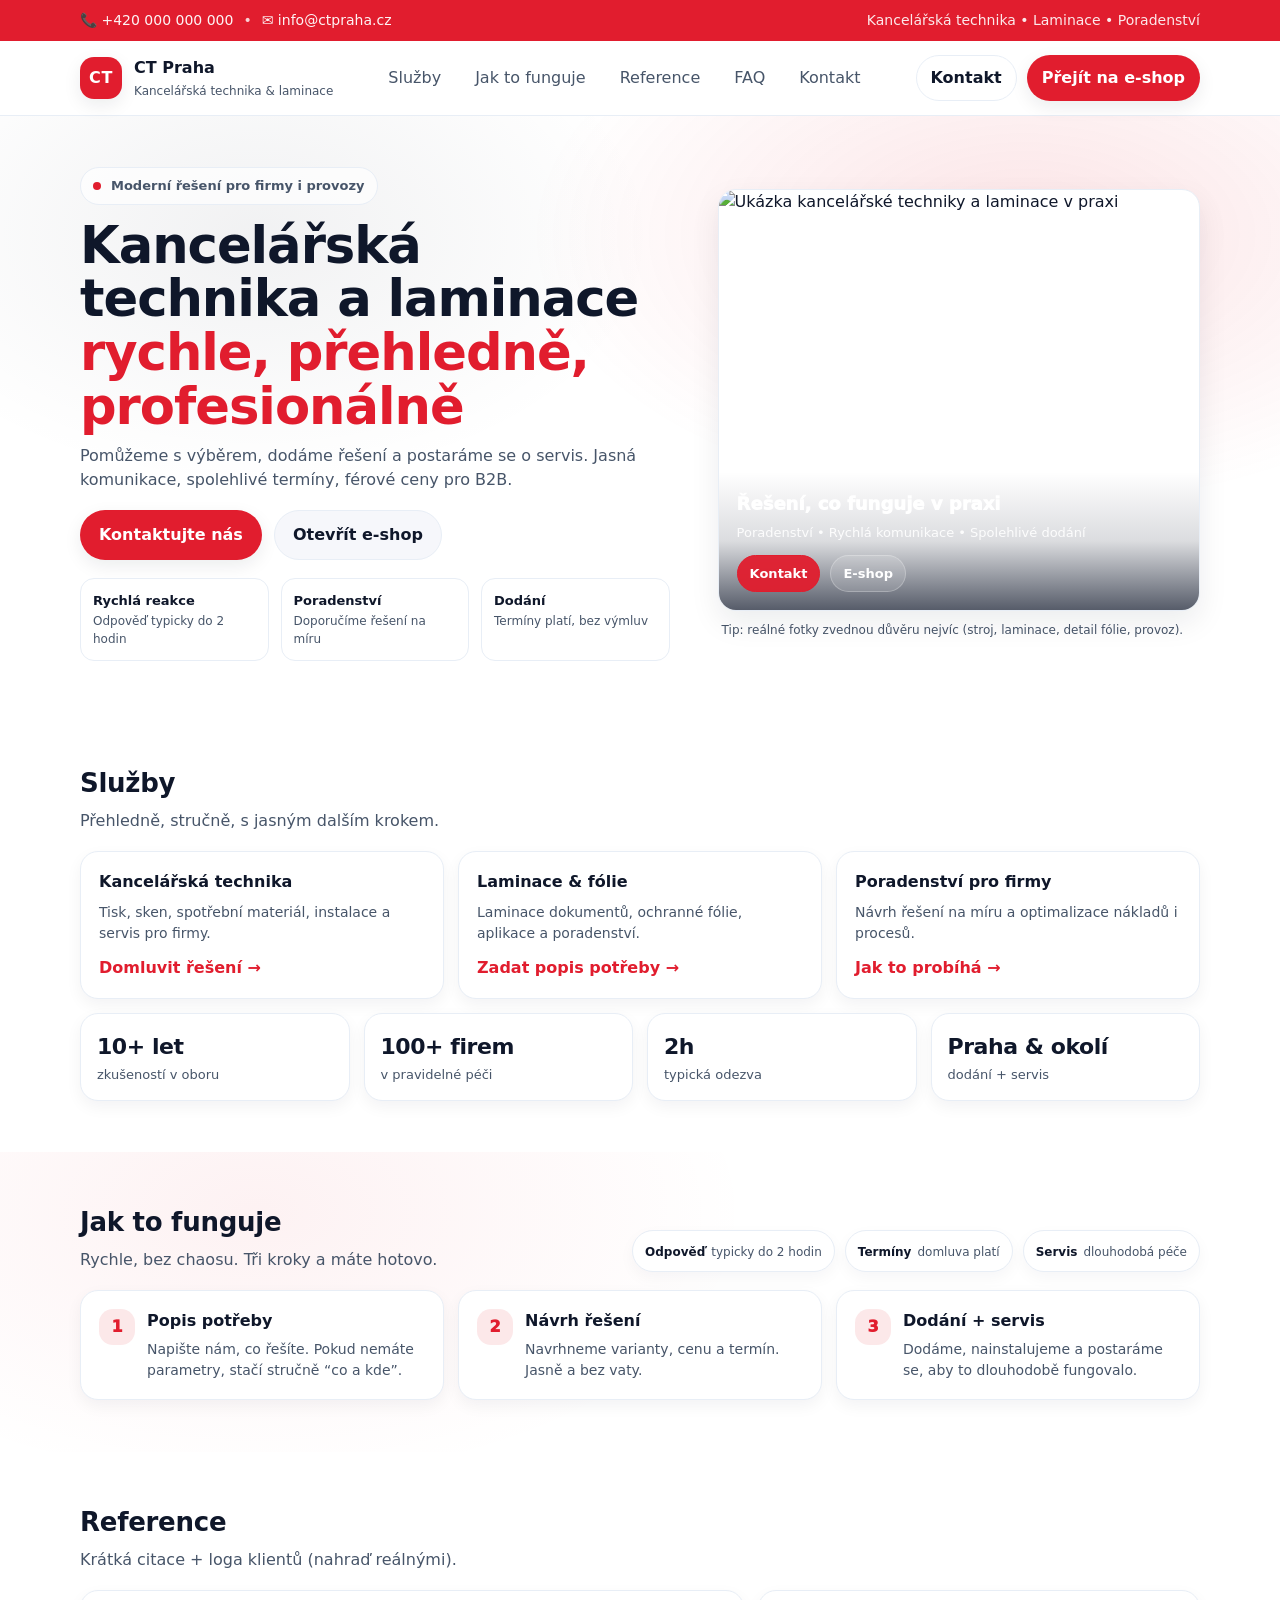
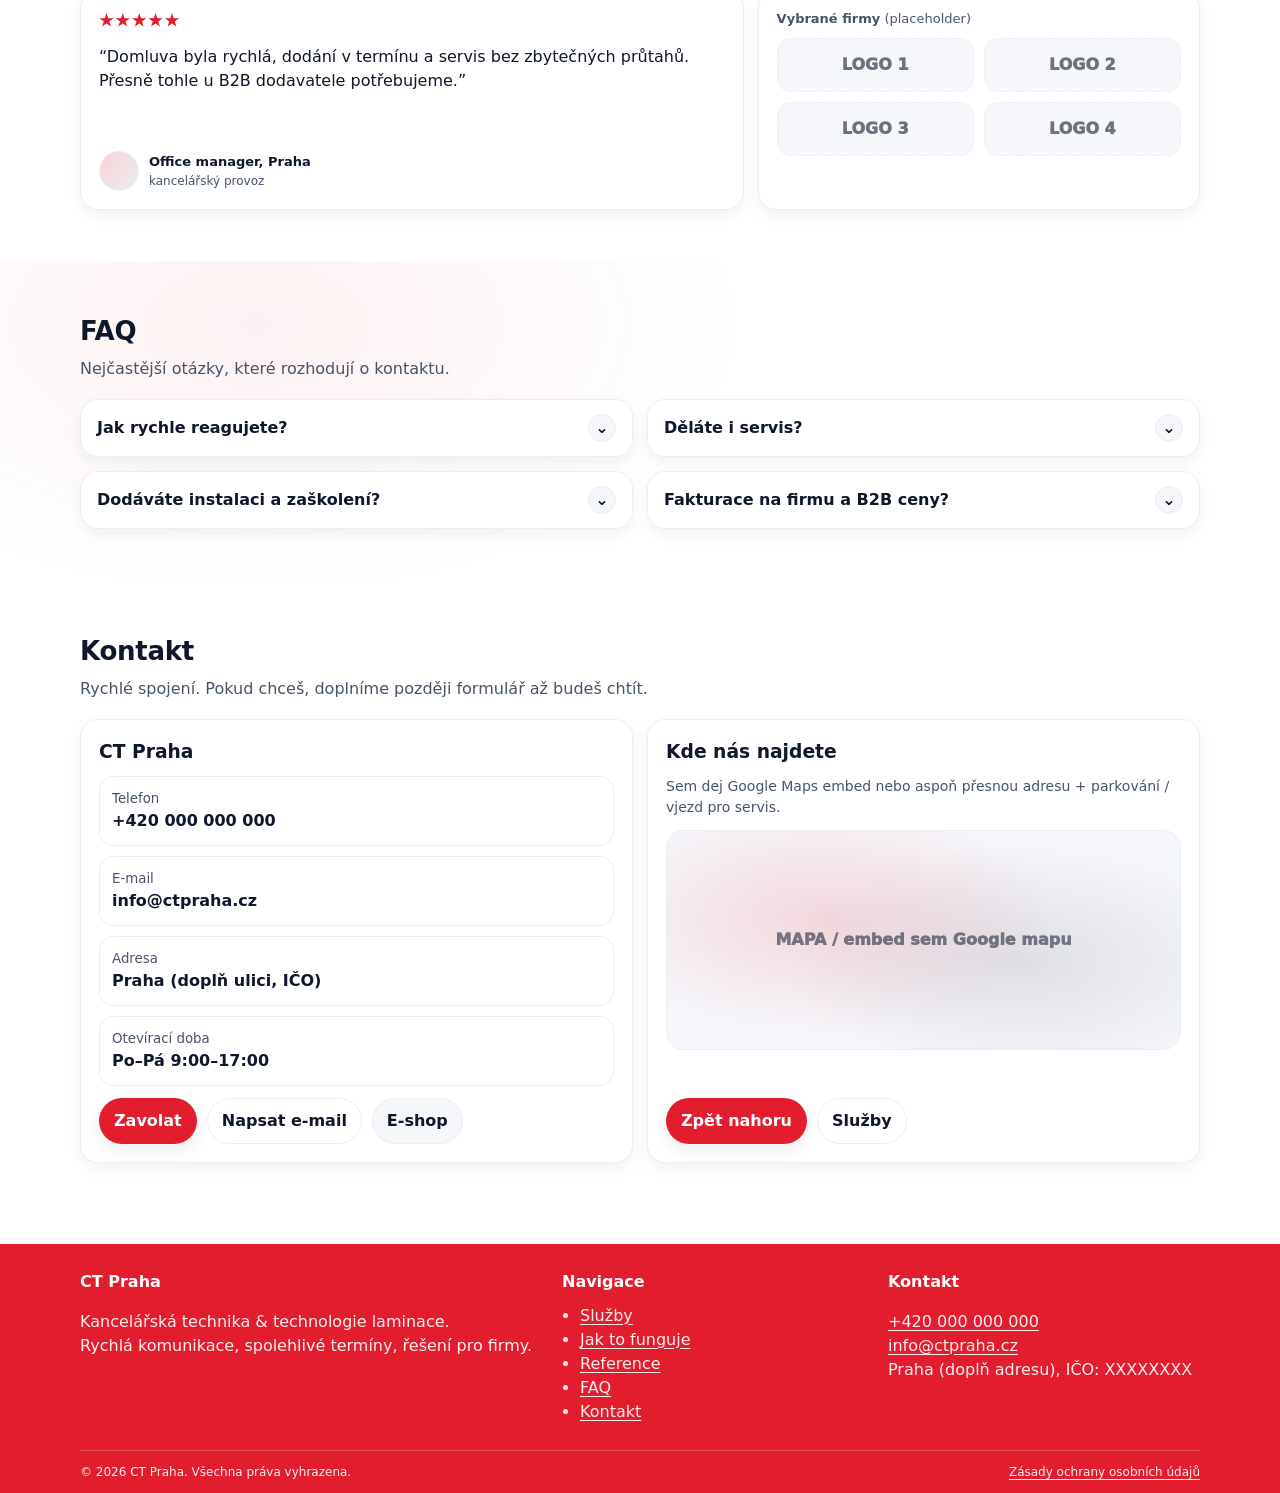
==== commit f9c0da95: "zmena 2" ====
--- a/index.html
+++ b/index.html
@@ -34,7 +34,7 @@
     "mainEntity":[
       {
         "@type":"Question",
-        "name":"Jak rychle reagujete na poptávku?",
+        "name":"Jak rychle reagujete?",
         "acceptedAnswer":{"@type":"Answer","text":"Typicky odpovídáme během pracovního dne. U urgentních věcí se domluvíme individuálně."}
       },
       {
@@ -44,12 +44,12 @@
       },
       {
         "@type":"Question",
-        "name":"Je možné fakturovat na firmu a domluvit B2B ceny?",
-        "acceptedAnswer":{"@type":"Answer","text":"Ano. Standardně fakturujeme na firmu. Pro pravidelné odběry lze nastavit B2B ceník nebo rámcovou dohodu."}
+        "name":"Fakturace na firmu a B2B ceny?",
+        "acceptedAnswer":{"@type":"Answer","text":"Standardně fakturujeme na firmu. Pro pravidelný odběr lze nastavit B2B ceník."}
       },
       {
         "@type":"Question",
-        "name":"Dodáváte i instalaci a zaškolení?",
+        "name":"Dodáváte instalaci a zaškolení?",
         "acceptedAnswer":{"@type":"Answer","text":"Ano. Podle typu řešení zajistíme instalaci, nastavení a krátké zaškolení obsluhy."}
       }
     ]
@@ -88,21 +88,12 @@
     a{ color:inherit; text-decoration:none; }
     img{ max-width:100%; display:block; }
     .container{ width:min(var(--container), calc(100% - 40px)); margin:0 auto; }
-    .sr-only{
-      position:absolute; width:1px; height:1px; padding:0; margin:-1px;
-      overflow:hidden; clip:rect(0,0,0,0); border:0;
-    }
 
     /* Topbar */
-    .topbar{
-      background:var(--brand);
-      color:#fff;
-      font-size:14px;
-    }
+    .topbar{ background:var(--brand); color:#fff; font-size:14px; }
     .topbar__inner{
       display:flex; gap:16px; justify-content:space-between; align-items:center;
-      padding:10px 0;
-      flex-wrap:wrap;
+      padding:10px 0; flex-wrap:wrap;
     }
     .topbar__left{ display:flex; align-items:center; gap:10px; flex-wrap:wrap; }
     .topbar__link{ opacity:.95; }
@@ -133,14 +124,8 @@
     .brand__text strong{ display:block; }
     .brand__text small{ display:block; color:var(--muted); font-size:12px; margin-top:2px; }
 
-    .nav{
-      display:flex; gap:10px; align-items:center;
-      color:var(--muted);
-    }
-    .nav a{
-      padding:10px 12px;
-      border-radius:12px;
-    }
+    .nav{ display:flex; gap:10px; align-items:center; color:var(--muted); }
+    .nav a{ padding:10px 12px; border-radius:12px; }
     .nav a:hover{ background:var(--soft); color:var(--text); }
 
     .header__cta{ display:flex; gap:10px; align-items:center; }
@@ -150,30 +135,18 @@
       padding:10px 14px;
       border-radius:999px;
       border:1px solid transparent;
-      font-weight:700;
+      font-weight:800;
       transition: transform .15s ease, background .15s ease, border-color .15s ease, box-shadow .15s ease;
       white-space:nowrap;
       cursor:pointer;
     }
     .btn:active{ transform:translateY(1px); }
     .btn:focus{ outline:none; box-shadow: var(--ring); }
-    .btn--primary{
-      background:var(--brand);
-      color:var(--brand-ink);
-      box-shadow:var(--shadow2);
-    }
+    .btn--primary{ background:var(--brand); color:var(--brand-ink); box-shadow:var(--shadow2); }
     .btn--primary:hover{ background:var(--brand-dark); }
-    .btn--ghost{
-      background:transparent;
-      border-color:var(--border);
-      color:var(--text);
-    }
+    .btn--ghost{ background:transparent; border-color:var(--border); color:var(--text); }
     .btn--ghost:hover{ background:var(--soft); }
-    .btn--soft{
-      background:var(--soft);
-      border-color:var(--border);
-      color:var(--text);
-    }
+    .btn--soft{ background:var(--soft); border-color:var(--border); }
     .btn--soft:hover{ background:#eef2f8; }
     .btn--lg{ padding:12px 18px; }
 
@@ -194,15 +167,10 @@
       background: rgba(255,255,255,.92);
       backdrop-filter: blur(10px);
     }
-    .mnav__inner{
-      padding: 10px 0 14px;
-      display:grid;
-      gap: 6px;
-    }
+    .mnav__inner{ padding: 10px 0 14px; display:grid; gap: 6px; }
     .mnav a{
       padding: 12px 12px;
       border-radius: 12px;
-      color: var(--text);
       border: 1px solid var(--border);
       background: #fff;
     }
@@ -228,7 +196,7 @@
       border-radius:999px;
       background: rgba(255,255,255,.7);
       color:var(--muted);
-      font-weight:700;
+      font-weight:800;
       font-size:13px;
     }
     .dot{ width:8px; height:8px; border-radius:999px; background:var(--brand); display:inline-block; }
@@ -277,7 +245,7 @@
       background: linear-gradient(to top, rgba(15,23,42,.70), rgba(15,23,42,.15), transparent);
       color:#fff;
     }
-    .kicker{ margin:0; font-weight:900; font-size:18px; }
+    .kicker{ margin:0; font-weight:950; font-size:18px; }
     .sub{ margin:6px 0 12px; opacity:.92; font-size:13px; }
     .mediaCard__actions{ display:flex; gap:10px; flex-wrap:wrap; }
 
@@ -288,14 +256,11 @@
       background: rgba(255,255,255,.14);
       border: 1px solid rgba(255,255,255,.25);
       color:#fff;
-      font-weight:800;
+      font-weight:900;
       font-size:13px;
     }
     .pill:hover{ background: rgba(255,255,255,.20); }
-    .pill--primary{
-      background: rgba(225,29,46,.95);
-      border-color: rgba(225,29,46,1);
-    }
+    .pill--primary{ background: rgba(225,29,46,.95); border-color: rgba(225,29,46,1); }
     .pill--primary:hover{ background: rgba(183,15,28,.95); }
     .caption{ color:var(--muted); font-size:12px; margin:10px 4px 0; }
 
@@ -309,16 +274,10 @@
     .section__head{ margin-bottom: 18px; }
     .section__head h2{ margin:0; font-size:26px; letter-spacing:-0.01em; }
     .section__head p{ margin:6px 0 0; color:var(--muted); }
-    .section__head--split{
-      display:flex; align-items:flex-end; justify-content:space-between; gap:16px; flex-wrap:wrap;
-    }
-
-    /* Cards grid */
-    .cards{
-      display:grid;
-      grid-template-columns: repeat(3, minmax(0,1fr));
-      gap:14px;
-    }
+    .section__head--split{ display:flex; align-items:flex-end; justify-content:space-between; gap:16px; flex-wrap:wrap; }
+
+    /* Cards */
+    .cards{ display:grid; grid-template-columns: repeat(3, minmax(0,1fr)); gap:14px; }
     .card{
       border:1px solid var(--border);
       border-radius: var(--radius);
@@ -328,13 +287,28 @@
     }
     .card h3{ margin:0 0 8px; font-size:16px; }
     .card p{ margin:0 0 12px; color:var(--muted); font-size:14px; }
-    .link{ color:var(--brand); font-weight:850; }
+    .link{ color:var(--brand); font-weight:900; }
     .link:hover{ text-decoration:underline; text-underline-offset:3px; }
 
+    /* Stats */
+    .stats{
+      display:grid;
+      grid-template-columns: repeat(4, minmax(0,1fr));
+      gap:14px;
+      margin-top: 14px;
+    }
+    .stat{
+      border:1px solid var(--border);
+      border-radius: var(--radius);
+      background:#fff;
+      box-shadow: 0 6px 16px rgba(15,23,42,.05);
+      padding: 16px;
+    }
+    .stat strong{ display:block; font-size: 22px; letter-spacing: -.02em; }
+    .stat span{ display:block; color: var(--muted); font-size: 13px; margin-top: 2px; }
+
     /* How it works */
-    .miniTrust{
-      display:flex; gap:10px; flex-wrap:wrap;
-    }
+    .miniTrust{ display:flex; gap:10px; flex-wrap:wrap; }
     .miniTrust__item{
       border:1px solid var(--border);
       background:#fff;
@@ -367,122 +341,11 @@
       display:grid; place-items:center;
       background: rgba(225,29,46,.10);
       color: var(--brand);
-      font-weight:900;
+      font-weight:950;
       flex: 0 0 auto;
     }
     .step h3{ margin:0 0 6px; font-size:16px; }
     .step p{ margin:0; color:var(--muted); font-size:14px; }
-
-    /* Products / categories with filter */
-    .toolsBar{
-      display:flex; gap:12px; flex-wrap:wrap;
-      align-items:center; justify-content:space-between;
-      margin-bottom: 14px;
-    }
-    .filters{
-      display:flex; gap:10px; flex-wrap:wrap; align-items:center;
-    }
-    .chip{
-      border:1px solid var(--border);
-      background:#fff;
-      border-radius: 999px;
-      padding: 8px 12px;
-      font-weight:850;
-      color: var(--muted);
-      cursor:pointer;
-      transition: background .15s ease, color .15s ease, border-color .15s ease;
-      user-select:none;
-    }
-    .chip:hover{ background: var(--soft); color: var(--text); }
-    .chip[aria-pressed="true"]{
-      border-color: rgba(225,29,46,.35);
-      background: rgba(225,29,46,.08);
-      color: var(--text);
-    }
-    .searchWrap{
-      display:flex; gap:10px; align-items:center;
-      flex: 1 1 320px;
-      max-width: 460px;
-    }
-    .searchWrap input{
-      width:100%;
-      padding: 12px 12px;
-      border-radius: 999px;
-      border:1px solid var(--border);
-      background:#fff;
-    }
-    .productGrid{
-      display:grid;
-      grid-template-columns: repeat(4, minmax(0,1fr));
-      gap:14px;
-    }
-    .product{
-      border:1px solid var(--border);
-      border-radius: var(--radius);
-      background:#fff;
-      box-shadow: 0 6px 16px rgba(15,23,42,.05);
-      overflow:hidden;
-      display:flex;
-      flex-direction:column;
-    }
-    .product__img{
-      height: 150px;
-      background:
-        radial-gradient(400px 200px at 30% 40%, rgba(225,29,46,.14), transparent 60%),
-        radial-gradient(400px 200px at 70% 60%, rgba(15,23,42,.10), transparent 60%),
-        var(--soft);
-    }
-    .product__body{ padding: 14px; display:flex; flex-direction:column; gap:8px; flex:1; }
-    .product__meta{ display:flex; gap:8px; flex-wrap:wrap; }
-    .tag{
-      font-size: 12px;
-      font-weight: 850;
-      color: var(--muted);
-      border: 1px solid var(--border);
-      background: #fff;
-      padding: 4px 8px;
-      border-radius: 999px;
-    }
-    .product h3{ margin:0; font-size: 15px; }
-    .product p{ margin:0; color: var(--muted); font-size: 13px; }
-    .product__foot{
-      padding: 14px;
-      border-top: 1px solid var(--border);
-      display:flex;
-      gap:10px;
-      align-items:center;
-      justify-content:space-between;
-    }
-    .price{
-      font-weight: 950;
-      letter-spacing: -.01em;
-    }
-
-    /* Stats / proof */
-    .stats{
-      display:grid;
-      grid-template-columns: repeat(4, minmax(0,1fr));
-      gap:14px;
-      margin-top: 14px;
-    }
-    .stat{
-      border:1px solid var(--border);
-      border-radius: var(--radius);
-      background:#fff;
-      box-shadow: 0 6px 16px rgba(15,23,42,.05);
-      padding: 16px;
-    }
-    .stat strong{
-      display:block;
-      font-size: 22px;
-      letter-spacing: -.02em;
-    }
-    .stat span{
-      display:block;
-      color: var(--muted);
-      font-size: 13px;
-      margin-top: 2px;
-    }
 
     /* References */
     .refs{
@@ -502,7 +365,7 @@
       gap:12px;
       min-height: 220px;
     }
-    .quote__stars{ letter-spacing: 2px; color: var(--brand); font-weight: 900; }
+    .quote__stars{ letter-spacing: 2px; color: var(--brand); font-weight: 950; }
     .quote blockquote{ margin:0; font-size:16px; }
     .quote__meta{ display:flex; align-items:center; gap:10px; margin-top:auto; }
     .avatar{
@@ -521,28 +384,20 @@
       padding:18px;
     }
     .logoWall p{ margin:0 0 10px; color:var(--muted); font-size:13px; }
-    .logos{
-      display:grid;
-      grid-template-columns: repeat(2, minmax(0,1fr));
-      gap:10px;
-    }
+    .logos{ display:grid; grid-template-columns: repeat(2, minmax(0,1fr)); gap:10px; }
     .logo{
       border:1px dashed var(--border);
       border-radius: var(--radius-sm);
       padding:14px;
       text-align:center;
-      font-weight:900;
+      font-weight:950;
       color: rgba(15,23,42,.60);
       background: var(--soft);
       user-select:none;
     }
 
     /* FAQ */
-    .faq{
-      display:grid;
-      grid-template-columns: 1fr 1fr;
-      gap:14px;
-    }
+    .faq{ display:grid; grid-template-columns: 1fr 1fr; gap:14px; }
     details{
       border:1px solid var(--border);
       border-radius: var(--radius);
@@ -553,7 +408,7 @@
     summary{
       cursor:pointer;
       list-style:none;
-      font-weight:850;
+      font-weight:900;
       display:flex;
       align-items:center;
       justify-content:space-between;
@@ -572,12 +427,12 @@
     details[open] .chev{ transform: rotate(180deg); }
     details p{ margin: 10px 0 0; color:var(--muted); font-size:14px; }
 
-    /* Contact */
+    /* Contact (ONLY info; form removed; aligned cards) */
     .contactGrid{
       display:grid;
-      grid-template-columns: .9fr 1.1fr;
+      grid-template-columns: 1fr 1fr;
       gap:14px;
-      align-items:start;
+      align-items:stretch;
     }
     .contactCard{
       border:1px solid var(--border);
@@ -585,6 +440,9 @@
       background:#fff;
       box-shadow: 0 6px 16px rgba(15,23,42,.05);
       padding:18px;
+      display:flex;
+      flex-direction:column;
+      min-height: 320px;
     }
     .contactCard h3{ margin:0 0 10px; }
     .contactList{ margin:0; padding:0; list-style:none; display:grid; gap:10px; }
@@ -595,6 +453,13 @@
       background: rgba(255,255,255,.7);
     }
     .contactList small{ display:block; color:var(--muted); }
+    .contactActions{
+      margin-top:auto;
+      display:flex;
+      gap:10px;
+      flex-wrap:wrap;
+      padding-top: 12px;
+    }
     .map{
       height: 220px;
       border-radius: var(--radius);
@@ -605,32 +470,10 @@
         var(--soft);
       display:grid; place-items:center;
       color: rgba(15,23,42,.55);
-      font-weight: 900;
+      font-weight: 950;
       user-select:none;
       margin-top: 12px;
     }
-
-    form{ display:grid; gap:12px; }
-    .fieldRow{ display:grid; grid-template-columns: 1fr 1fr; gap:12px; }
-    label{ font-weight: 800; font-size: 13px; }
-    input, textarea, select{
-      width:100%;
-      padding:12px 12px;
-      border-radius: 14px;
-      border:1px solid var(--border);
-      background:#fff;
-      color: var(--text);
-      font: inherit;
-      outline:none;
-      transition: box-shadow .15s ease, border-color .15s ease;
-    }
-    textarea{ min-height: 120px; resize: vertical; }
-    input:focus, textarea:focus, select:focus{
-      box-shadow: var(--ring);
-      border-color: rgba(225,29,46,.35);
-    }
-    .formNote{ margin:0; font-size:12px; color:var(--muted); }
-    .formActions{ display:flex; gap:10px; align-items:center; flex-wrap:wrap; }
 
     /* Footer */
     .footer{
@@ -689,7 +532,7 @@
       gap:8px;
       padding: 12px 14px;
       border-radius: 999px;
-      font-weight: 900;
+      font-weight: 950;
       border: 1px solid var(--border);
       background: #fff;
       cursor:pointer;
@@ -703,9 +546,6 @@
     .floatBtn--primary:hover{ background: var(--brand-dark); }
 
     /* Responsive */
-    @media (max-width: 1100px){
-      .productGrid{ grid-template-columns: repeat(3, minmax(0,1fr)); }
-    }
     @media (max-width: 980px){
       .nav{ display:none; }
       .burger{ display:inline-block; }
@@ -717,19 +557,15 @@
       .faq{ grid-template-columns: 1fr; }
       .contactGrid{ grid-template-columns: 1fr; }
       .footer__inner{ grid-template-columns: 1fr; }
-      .fieldRow{ grid-template-columns: 1fr; }
-      .productGrid{ grid-template-columns: repeat(2, minmax(0,1fr)); }
+      .cards{ grid-template-columns: 1fr; }
+      .stats{ grid-template-columns: 1fr; }
       .floatCta{ display:block; }
-      body{ padding-bottom: 88px; } /* space for floating CTA */
-    }
-    @media (max-width: 520px){
-      .productGrid{ grid-template-columns: 1fr; }
+      body{ padding-bottom: 88px; }
     }
   </style>
 </head>
 
 <body>
-  <!-- Top bar -->
   <header class="topbar" aria-label="Kontakt">
     <div class="container topbar__inner">
       <div class="topbar__left">
@@ -743,7 +579,6 @@
     </div>
   </header>
 
-  <!-- Main header -->
   <header class="header" aria-label="Hlavní navigace">
     <div class="container header__inner">
       <a class="brand" href="#top" aria-label="CT Praha – domů">
@@ -756,7 +591,6 @@
 
       <nav class="nav" aria-label="Menu">
         <a href="#sluzby">Služby</a>
-        <a href="#kategorie">Kategorie</a>
         <a href="#jak">Jak to funguje</a>
         <a href="#reference">Reference</a>
         <a href="#faq">FAQ</a>
@@ -776,7 +610,6 @@
     <div class="mnav" id="mnav" aria-label="Mobilní menu">
       <div class="container mnav__inner">
         <a href="#sluzby">Služby</a>
-        <a href="#kategorie">Kategorie</a>
         <a href="#jak">Jak to funguje</a>
         <a href="#reference">Reference</a>
         <a href="#faq">FAQ</a>
@@ -787,7 +620,6 @@
   </header>
 
   <main id="top">
-    <!-- HERO -->
     <section class="hero" aria-label="Úvod">
       <div class="container hero__grid">
         <div class="hero__copy">
@@ -808,7 +640,7 @@
 
           <div class="hero__buttons">
             <a class="btn btn--primary btn--lg" href="#kontakt">Kontaktujte nás</a>
-            <a class="btn btn--soft btn--lg" href="#kategorie">Prohlédnout kategorie</a>
+            <a class="btn btn--soft btn--lg" href="eshop.html">Otevřít e-shop</a>
           </div>
 
           <ul class="trust" aria-label="Výhody">
@@ -840,7 +672,6 @@
       </div>
     </section>
 
-    <!-- SERVICES -->
     <section class="section" id="sluzby">
       <div class="container">
         <div class="section__head">
@@ -868,7 +699,6 @@
           </article>
         </div>
 
-        <!-- Proof stats -->
         <div class="stats" aria-label="Důkazy důvěry">
           <div class="stat"><strong>10+ let</strong><span>zkušeností v oboru</span></div>
           <div class="stat"><strong>100+ firem</strong><span>v pravidelné péči</span></div>
@@ -878,143 +708,7 @@
       </div>
     </section>
 
-    <!-- CATEGORIES / PRODUCTS WITH FILTER -->
-    <section class="section section--alt" id="kategorie">
-      <div class="container">
-        <div class="section__head section__head--split">
-          <div>
-            <h2>Kategorie a rychlý výběr</h2>
-            <p>Filtrujte podle oblasti. (Data si pak napojíš na reálný sortiment.)</p>
-          </div>
-
-          <div class="searchWrap" aria-label="Vyhledávání">
-            <input id="search" type="search" placeholder="Hledat (např. laminace, tisk, fólie…)" />
-          </div>
-        </div>
-
-        <div class="toolsBar">
-          <div class="filters" aria-label="Filtry">
-            <button class="chip" type="button" aria-pressed="true" data-filter="all">Vše</button>
-            <button class="chip" type="button" aria-pressed="false" data-filter="tech">Technika</button>
-            <button class="chip" type="button" aria-pressed="false" data-filter="lam">Laminace</button>
-            <button class="chip" type="button" aria-pressed="false" data-filter="folie">Fólie</button>
-            <button class="chip" type="button" aria-pressed="false" data-filter="servis">Servis</button>
-          </div>
-
-          <a class="btn btn--primary" href="eshop.html">Otevřít e-shop</a>
-        </div>
-
-        <div class="productGrid" id="productGrid">
-          <!-- Product cards (static demo) -->
-          <article class="product" data-cat="tech" data-name="Multifunkční tiskárna A4">
-            <div class="product__img" aria-hidden="true"></div>
-            <div class="product__body">
-              <div class="product__meta"><span class="tag">Technika</span><span class="tag">B2B</span></div>
-              <h3>Multifunkční tiskárna A4</h3>
-              <p>Spolehlivá pro kanceláře. Doporučíme konfiguraci + servis.</p>
-            </div>
-            <div class="product__foot">
-              <span class="price">na dotaz</span>
-              <a class="btn btn--ghost" href="#kontakt">Zajímá mě</a>
-            </div>
-          </article>
-
-          <article class="product" data-cat="lam" data-name="Laminace dokumentů A3">
-            <div class="product__img" aria-hidden="true"></div>
-            <div class="product__body">
-              <div class="product__meta"><span class="tag">Laminace</span><span class="tag">Rychle</span></div>
-              <h3>Laminace dokumentů A3</h3>
-              <p>Ochrana dokumentů, štítků a materiálů pro provozy.</p>
-            </div>
-            <div class="product__foot">
-              <span class="price">od … Kč</span>
-              <a class="btn btn--ghost" href="#kontakt">Domluvit</a>
-            </div>
-          </article>
-
-          <article class="product" data-cat="folie" data-name="Ochranné fólie na povrchy">
-            <div class="product__img" aria-hidden="true"></div>
-            <div class="product__body">
-              <div class="product__meta"><span class="tag">Fólie</span><span class="tag">Aplikace</span></div>
-              <h3>Ochranné fólie na povrchy</h3>
-              <p>Proti oděru, špíně a mechanickému poškození.</p>
-            </div>
-            <div class="product__foot">
-              <span class="price">na dotaz</span>
-              <a class="btn btn--ghost" href="#kontakt">Zjistit možnosti</a>
-            </div>
-          </article>
-
-          <article class="product" data-cat="servis" data-name="Servis kancelářské techniky">
-            <div class="product__img" aria-hidden="true"></div>
-            <div class="product__body">
-              <div class="product__meta"><span class="tag">Servis</span><span class="tag">Smluvně</span></div>
-              <h3>Servis kancelářské techniky</h3>
-              <p>Jednorázově i dlouhodobě. SLA podle potřeb firmy.</p>
-            </div>
-            <div class="product__foot">
-              <span class="price">na dotaz</span>
-              <a class="btn btn--ghost" href="#kontakt">Chci servis</a>
-            </div>
-          </article>
-
-          <article class="product" data-cat="tech" data-name="Skener dokumentů">
-            <div class="product__img" aria-hidden="true"></div>
-            <div class="product__body">
-              <div class="product__meta"><span class="tag">Technika</span><span class="tag">Workflow</span></div>
-              <h3>Skener dokumentů</h3>
-              <p>Digitalizace a nastavení procesu skenování pro týmy.</p>
-            </div>
-            <div class="product__foot">
-              <span class="price">na dotaz</span>
-              <a class="btn btn--ghost" href="#kontakt">Probrat</a>
-            </div>
-          </article>
-
-          <article class="product" data-cat="folie" data-name="Laminační fólie a role">
-            <div class="product__img" aria-hidden="true"></div>
-            <div class="product__body">
-              <div class="product__meta"><span class="tag">Fólie</span><span class="tag">Spotřeba</span></div>
-              <h3>Laminační fólie a role</h3>
-              <p>Výběr správné tloušťky a typu podle použití.</p>
-            </div>
-            <div class="product__foot">
-              <span class="price">od … Kč</span>
-              <a class="btn btn--ghost" href="eshop.html">Do e-shopu</a>
-            </div>
-          </article>
-
-          <article class="product" data-cat="lam" data-name="Laminace velkoformát">
-            <div class="product__img" aria-hidden="true"></div>
-            <div class="product__body">
-              <div class="product__meta"><span class="tag">Laminace</span><span class="tag">Provoz</span></div>
-              <h3>Laminace velkoformát</h3>
-              <p>Pro cedule, vývěsky, návody, provozní označení.</p>
-            </div>
-            <div class="product__foot">
-              <span class="price">na dotaz</span>
-              <a class="btn btn--ghost" href="#kontakt">Poptat</a>
-            </div>
-          </article>
-
-          <article class="product" data-cat="servis" data-name="Preventivní prohlídky">
-            <div class="product__img" aria-hidden="true"></div>
-            <div class="product__body">
-              <div class="product__meta"><span class="tag">Servis</span><span class="tag">Prevence</span></div>
-              <h3>Preventivní prohlídky</h3>
-              <p>Méně výpadků a lepší životnost zařízení v provozu.</p>
-            </div>
-            <div class="product__foot">
-              <span class="price">na dotaz</span>
-              <a class="btn btn--ghost" href="#kontakt">Domluvit</a>
-            </div>
-          </article>
-        </div>
-      </div>
-    </section>
-
-    <!-- HOW IT WORKS -->
-    <section class="section" id="jak">
+    <section class="section section--alt" id="jak">
       <div class="container">
         <div class="section__head section__head--split">
           <div>
@@ -1054,8 +748,7 @@
       </div>
     </section>
 
-    <!-- REFERENCES -->
-    <section class="section section--alt" id="reference">
+    <section class="section" id="reference">
       <div class="container">
         <div class="section__head">
           <h2>Reference</h2>
@@ -1091,8 +784,7 @@
       </div>
     </section>
 
-    <!-- FAQ -->
-    <section class="section" id="faq">
+    <section class="section section--alt" id="faq">
       <div class="container">
         <div class="section__head">
           <h2>FAQ</h2>
@@ -1123,12 +815,12 @@
       </div>
     </section>
 
-    <!-- CONTACT -->
-    <section class="section section--alt" id="kontakt">
+    <!-- Contact: two aligned cards, NO "Napište nám" -->
+    <section class="section" id="kontakt">
       <div class="container">
         <div class="section__head">
           <h2>Kontakt</h2>
-          <p>Napište nám. Pokud nemáte parametry, stačí popsat situaci.</p>
+          <p>Rychlé spojení. Pokud chceš, doplníme později formulář až budeš chtít.</p>
         </div>
 
         <div class="contactGrid">
@@ -1153,74 +845,26 @@
               </li>
             </ul>
 
+            <div class="contactActions">
+              <a class="btn btn--primary" href="tel:+420000000000">Zavolat</a>
+              <a class="btn btn--ghost" href="mailto:info@ctpraha.cz?subject=Kontakt%20CT%20Praha">Napsat e-mail</a>
+              <a class="btn btn--soft" href="eshop.html">E-shop</a>
+            </div>
+          </aside>
+
+          <aside class="contactCard" aria-label="Mapa a rychlé info">
+            <h3>Kde nás najdete</h3>
+            <p style="margin:0; color:var(--muted); font-size:14px;">
+              Sem dej Google Maps embed nebo aspoň přesnou adresu + parkování / vjezd pro servis.
+            </p>
+
             <div class="map" aria-label="Mapa">MAPA / embed sem Google mapu</div>
+
+            <div class="contactActions">
+              <a class="btn btn--primary" href="#top">Zpět nahoru</a>
+              <a class="btn btn--ghost" href="#sluzby">Služby</a>
+            </div>
           </aside>
-
-          <section class="contactCard" aria-label="Kontaktní formulář">
-            <h3>Napište nám</h3>
-
-            <form action="#" method="post">
-              <div class="fieldRow">
-                <div>
-                  <label for="name">Jméno</label>
-                  <input id="name" name="name" autocomplete="name" placeholder="Jan Novák" required />
-                </div>
-                <div>
-                  <label for="company">Firma</label>
-                  <input id="company" name="company" autocomplete="organization" placeholder="Název firmy" />
-                </div>
-              </div>
-
-              <div class="fieldRow">
-                <div>
-                  <label for="email">E-mail</label>
-                  <input id="email" name="email" type="email" autocomplete="email" placeholder="jan@firma.cz" required />
-                </div>
-                <div>
-                  <label for="phone">Telefon</label>
-                  <input id="phone" name="phone" autocomplete="tel" placeholder="+420 ..." />
-                </div>
-              </div>
-
-              <div class="fieldRow">
-                <div>
-                  <label for="topic">Oblast</label>
-                  <select id="topic" name="topic">
-                    <option>Kancelářská technika</option>
-                    <option>Laminace</option>
-                    <option>Fólie</option>
-                    <option>Servis</option>
-                    <option>Jiné</option>
-                  </select>
-                </div>
-                <div>
-                  <label for="when">Termín (volitelné)</label>
-                  <select id="when" name="when">
-                    <option>—</option>
-                    <option>Co nejdřív</option>
-                    <option>Do týdne</option>
-                    <option>Do měsíce</option>
-                    <option>Domluvou</option>
-                  </select>
-                </div>
-              </div>
-
-              <div>
-                <label for="msg">Zpráva</label>
-                <textarea id="msg" name="msg" placeholder="Co potřebujete? Kde je to nasazené? Jaké máte požadavky?" required></textarea>
-              </div>
-
-              <p class="formNote">
-                Odesláním souhlasíte se zpracováním údajů pro účely vyřízení zprávy.
-              </p>
-
-              <div class="formActions">
-                <button class="btn btn--primary btn--lg" type="submit">Odeslat</button>
-                <a class="btn btn--ghost btn--lg" href="mailto:info@ctpraha.cz?subject=Kontakt%20CT%20Praha">Radši e-mail</a>
-                <a class="btn btn--soft btn--lg" href="tel:+420000000000">Zavolat</a>
-              </div>
-            </form>
-          </section>
         </div>
       </div>
     </section>
@@ -1235,7 +879,6 @@
     </div>
   </div>
 
-  <!-- Footer -->
   <footer class="footer" aria-label="Patička">
     <div class="container footer__inner">
       <div>
@@ -1250,7 +893,6 @@
         <h4>Navigace</h4>
         <ul>
           <li><a href="#sluzby">Služby</a></li>
-          <li><a href="#kategorie">Kategorie</a></li>
           <li><a href="#jak">Jak to funguje</a></li>
           <li><a href="#reference">Reference</a></li>
           <li><a href="#faq">FAQ</a></li>
@@ -1285,7 +927,6 @@
       mnav.style.display = isOpen ? 'none' : 'block';
     });
 
-    // Close mobile menu after click
     mnav?.addEventListener('click', (e) => {
       const t = e.target;
       if (t && t.tagName === 'A') {
@@ -1294,51 +935,7 @@
       }
     });
 
-    // Footer year
     document.getElementById('year').textContent = String(new Date().getFullYear());
-
-    // Products filter + search
-    const chips = Array.from(document.querySelectorAll('.chip'));
-    const search = document.getElementById('search');
-    const items = Array.from(document.querySelectorAll('.product'));
-
-    let activeFilter = 'all';
-    let query = '';
-
-    function applyFilter(){
-      const q = query.trim().toLowerCase();
-      let shown = 0;
-
-      items.forEach(el => {
-        const cat = el.dataset.cat || '';
-        const name = (el.dataset.name || '').toLowerCase();
-        const text = (el.innerText || '').toLowerCase();
-        const matchesCat = activeFilter === 'all' || cat === activeFilter;
-        const matchesQuery = !q || name.includes(q) || text.includes(q);
-
-        const ok = matchesCat && matchesQuery;
-        el.style.display = ok ? '' : 'none';
-        if (ok) shown++;
-      });
-
-      // (Volitelně) můžeš sem přidat "0 výsledků" badge.
-    }
-
-    chips.forEach(btn => {
-      btn.addEventListener('click', () => {
-        chips.forEach(c => c.setAttribute('aria-pressed', 'false'));
-        btn.setAttribute('aria-pressed', 'true');
-        activeFilter = btn.dataset.filter || 'all';
-        applyFilter();
-      });
-    });
-
-    search?.addEventListener('input', (e) => {
-      query = e.target.value || '';
-      applyFilter();
-    });
-
-    applyFilter();
   </script>
 </body>
 </html>
